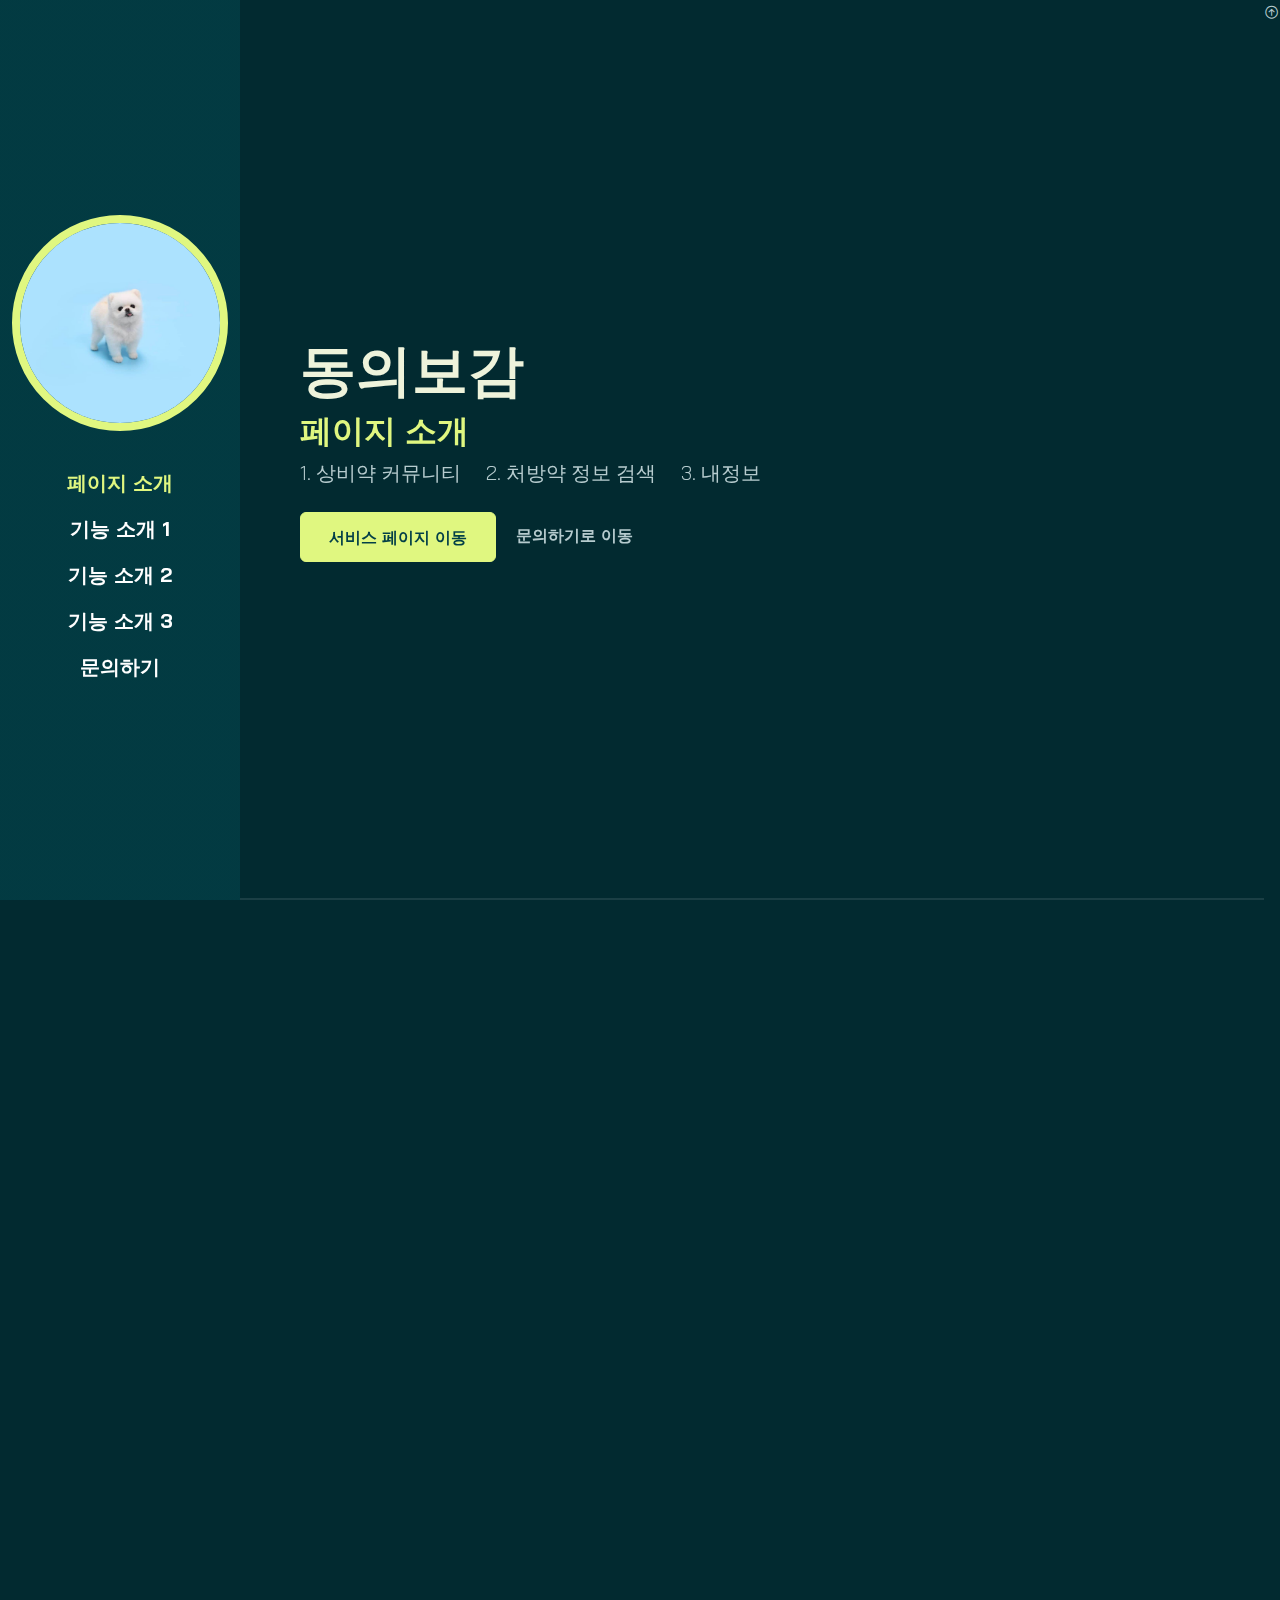
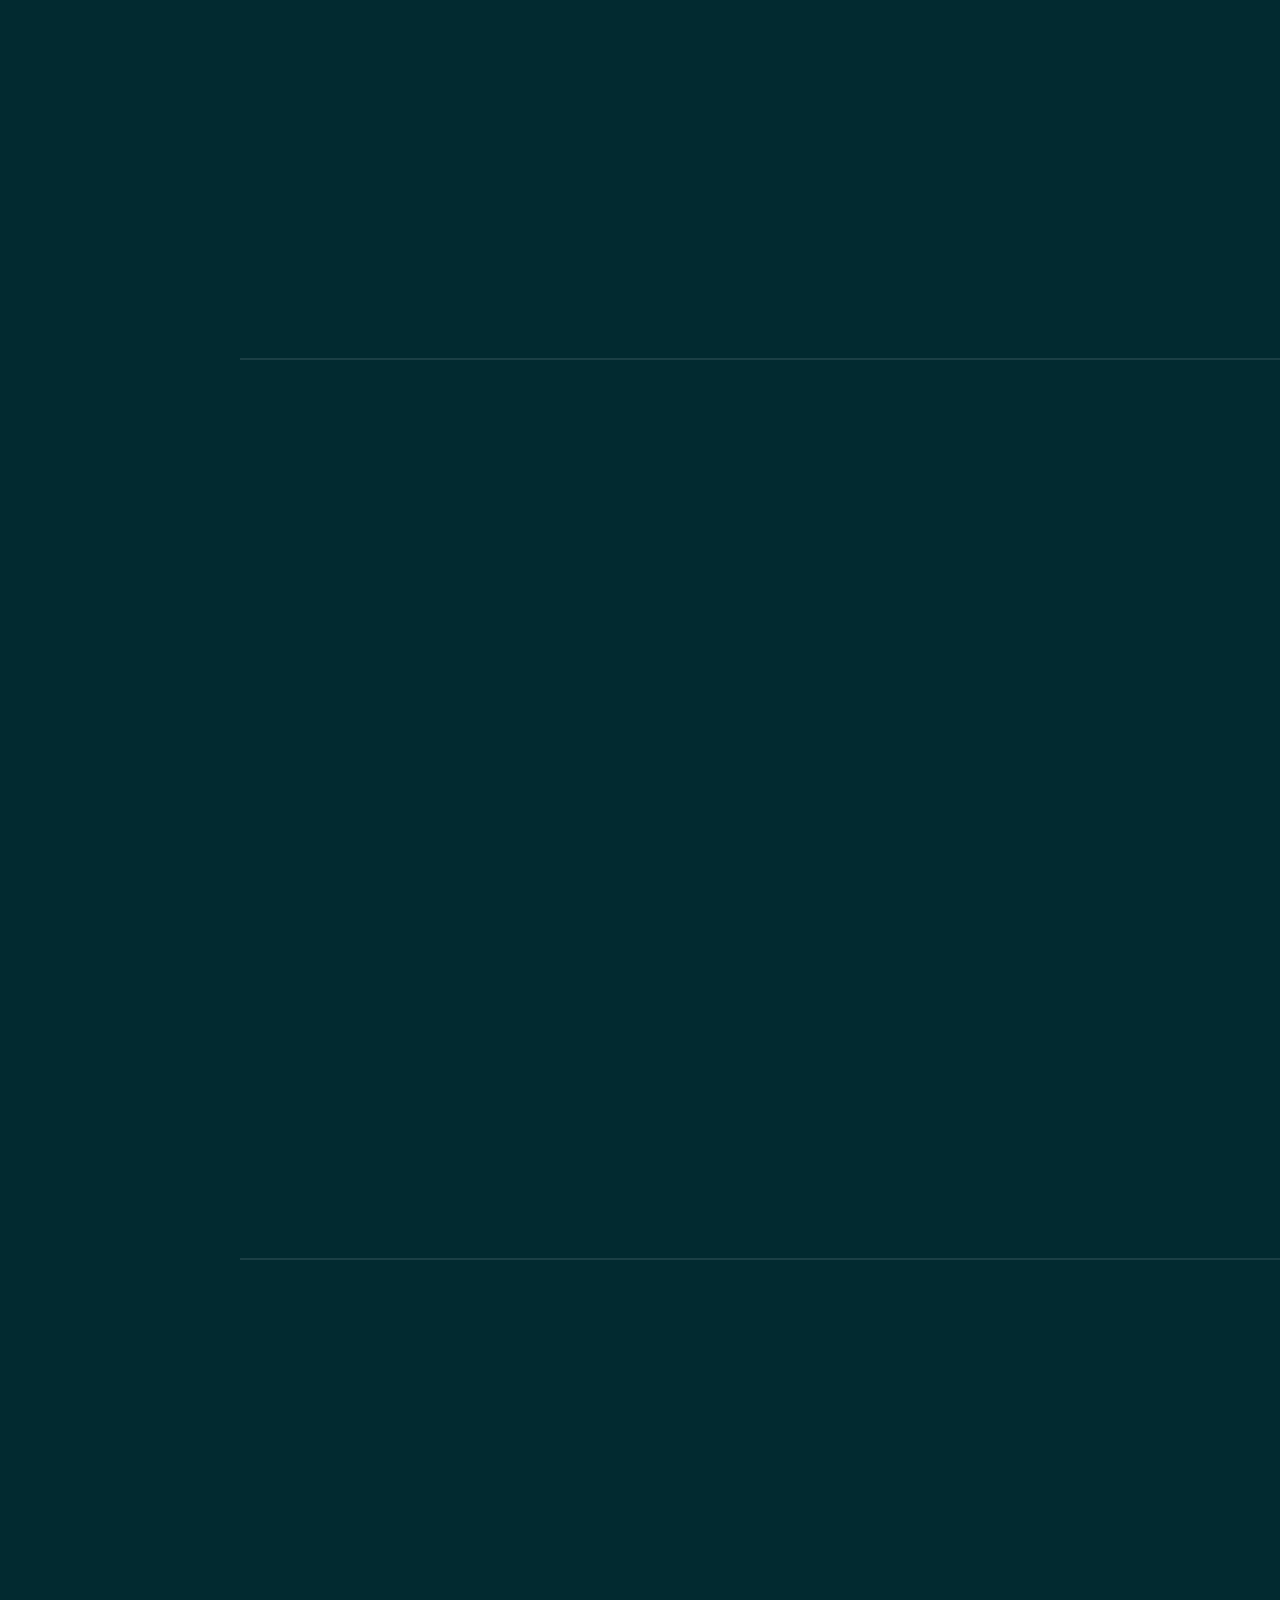
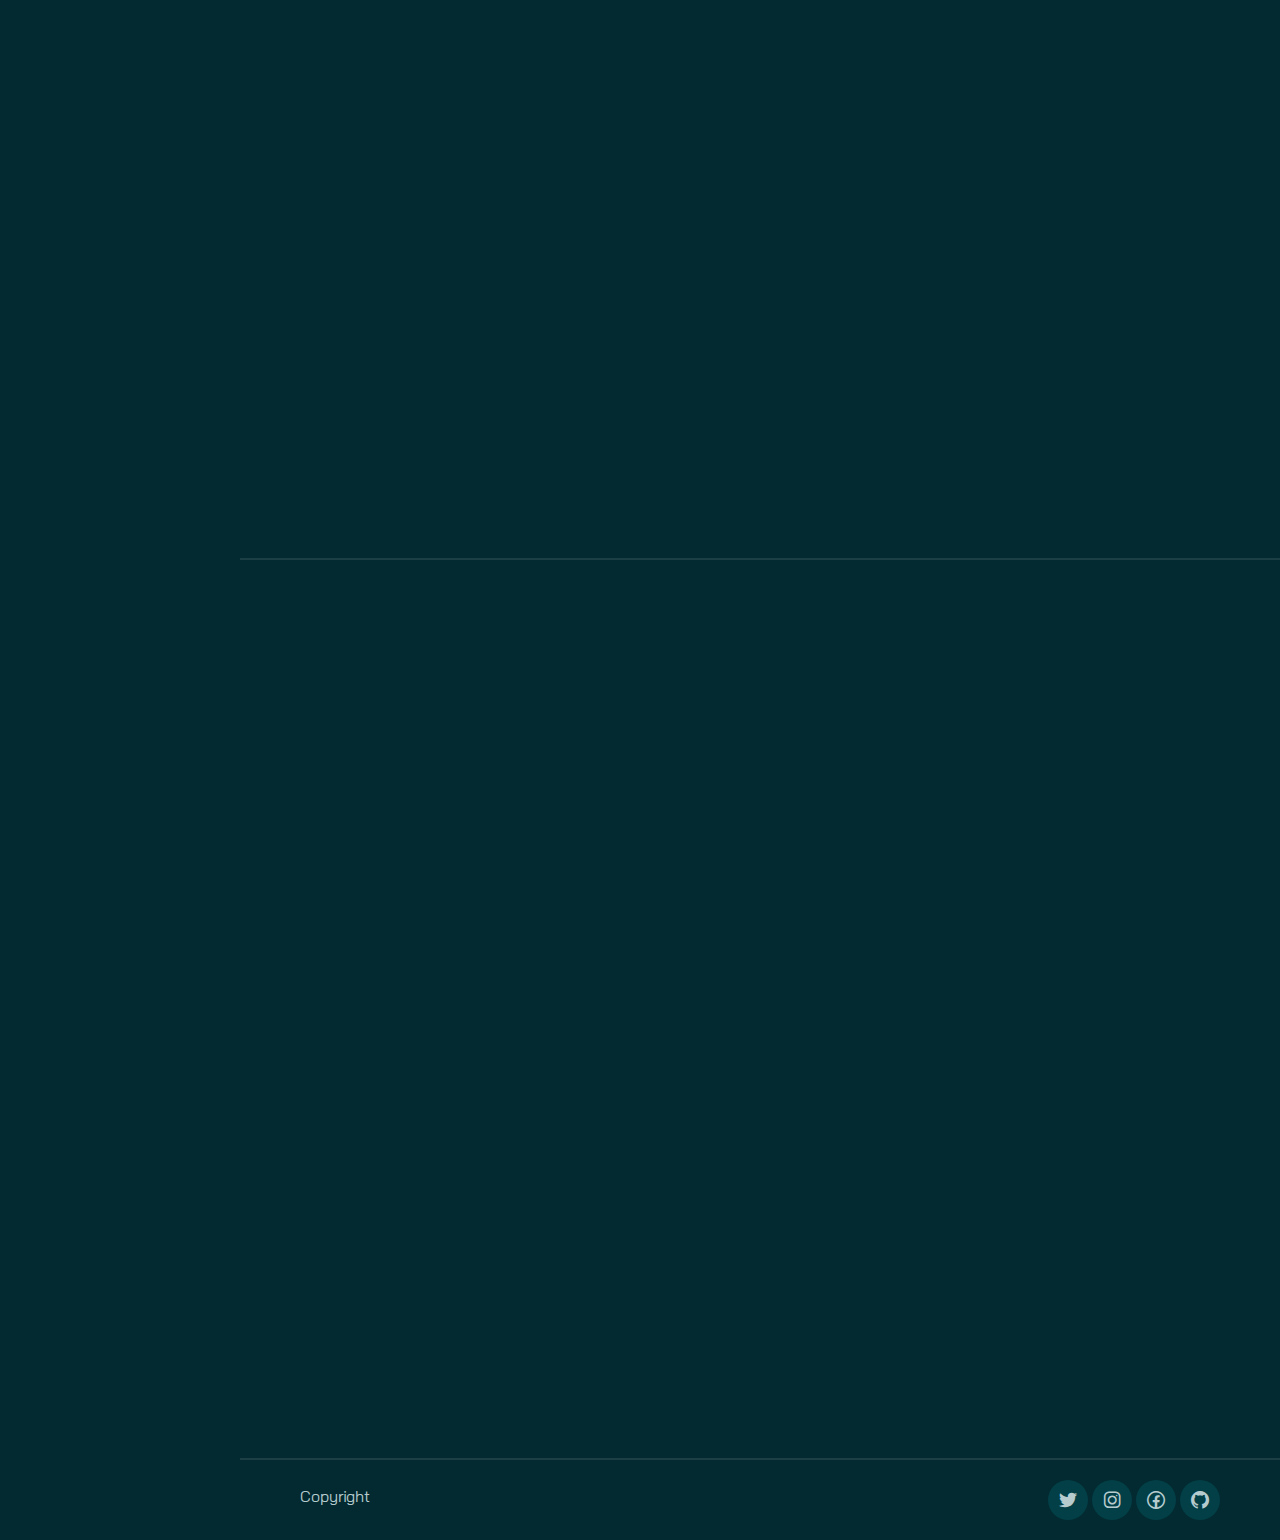
==== Panacea/src/main/webapp/index.html @ 469569fd ""[Client] html/css UI/UX 설계"" ====
<!DOCTYPE html>
<html lang="en">
<head>
    <meta charset="UTF-8">
    <meta http-equiv="X-UA-Compatible" content="IE=edge">
    <meta name="viewport" content="width=device-width, initial-scale=1.0">
    <title>동의보감</title>

    <link rel="stylesheet" href="./assets/css/bootstrap.min.css">
    <link rel="stylesheet" href="./assets/css/aos.css">
    <link rel="stylesheet" href="./assets/css/line-awesome.min.css">
    <link rel="stylesheet" href="./assets/css/index.css">
</head> 
<body data-bs-spy="scroll" data-bs-target=".navbar">
    <!-- NavBar -->
    <nav class="navbar navbar-expand-lg navbar-dark fixed-top">
        <div class="container flex-lg-column">
            <a class="navbar-brand mx-lg-auto mb-lg-4" href="index.html">
                <span class="h3 fw-bold d-block d-lg-none">동의보감</span>
                <img src="./assets/images/pong.jpg" class="d-none d-lg-block rounded-circle" alt="">
            </a>
            <button class="navbar-toggler" type="button" data-bs-toggle="collapse" data-bs-target="#navbarNav" aria-controls="navbarNav" aria-expanded="false" aria-label="Toggle navigation">
                <span class="navbar-toggler-icon"></span>
            </button>
            <div class="collapse navbar-collapse" id="navbarNav">
                <ul class="navbar-nav ms-auto flex-lg-column text-lg-center">
                    
                    <li class="nav-item">
                        <a class="nav-link" href="#home">페이지 소개</a>
                    </li>
                    <li class="nav-item">
                        <a class="nav-link" href="#services">기능 소개 1</a>
                    </li>
                    <li class="nav-item">
                        <a class="nav-link" href="#work">기능 소개 2</a>
                    </li>
                    <li class="nav-item">
                        <a class="nav-link" href="#about">기능 소개 3</a>
                    </li>
                    <!-- <li class="nav-item">
                        <a class="nav-link" href="#reviews">Reviews</a>
                    </li>
                    <li class="nav-item">
                        <a class="nav-link" href="#blog">Blog</a>
                    </li> -->
                    <li class="nav-item">
                        <a class="nav-link" href="#contact">문의하기</a>
                    </li>
                    
                </ul>
            </div>
        </div>
    </nav>
    <!-- // NavBar -->

    <a href="#home" id="up"><i class="las la-arrow-circle-up"></i></a>

    <!-- Content Wrapper -->
    <div id="content-wrapper">

        <!-- Home(페이지 소개) -->
        <section id="home" class="full-height px-lg-5">

            <div class="container">
                <div class="row">
                    <div class="col-lg-10">
                        <h1 class="display-4 fw-bold" data-aos="fade-up">동의보감</h1>
                        <h2 data-aos="fade-up"><span class="text-brand">페이지 소개</span></h2>
                        <p class="lead mt-2 mb-4" data-aos="fade-up" data-aos-delay="200">1. 상비약 커뮤니티 &nbsp;&nbsp;&nbsp; 2. 처방약 정보 검색 &nbsp;&nbsp;&nbsp; 3. 내정보</p>
                        <div data-aos="fade-up" data-aos-delay="400">
                            <a href="list.html" class="btn btn-brand me-3">서비스 페이지 이동</a>
                            <a href="#contact" class="link-custom">문의하기로 이동</a>
                        </div>
                    </div>
                </div>
            </div>

        </section>
        <!-- // Home(페이지 소개) -->

        <!-- Services(기능소개) -->
        <section id="services" class="full-height px-lg-5">
            <div class="container">

                <div class="row pb-4" data-aos="fade-up">
                    <div class="col-lg-8">
                        <h6 class="text-brand">기능 소개1</h6>
                        <h1>상비약 커뮤니티</h1>
                    </div>
                </div>

                <div class="row gy-4">

                    <div class="col-md-6" data-aos="fade-up">
                        <div class="box-custom p-4 rounded-4 bg-base shadow-effect">
                            <div class="box-custom-text">
                                <div class="iconbox one1 rounded-4 mb-4">
                                    <i class="las la-tasks mt-2"></i>
                                </div>
                                <div class="two2 mx-lg-2">
                                    <h4>말머리 (게시글 분류)</h4>
                                </div>
                            </div>
                            <div class="box-custom-image rounded-4">
                                <img src="assets/images/이미지/상비약1.png" class="rounded-4">
                            </div>
                        </div>
                    </div>

                    <div class="col-md-6" data-aos="fade-up" data-aos-delay="200">
                        <div class="box-custom p-4 rounded-4 bg-base shadow-effect">
                            <div class="box-custom-text">
                                <div class="iconbox one1 rounded-4 mb-4">
                                    <i class="las la-edit mt-2"></i>
                                </div>
                                <div class="two2 mx-lg-2">
                                    <h4>게시글 쓰기</h4>
                                </div>
                            </div>
                            <div class="box-custom-image rounded-4">
                                <img src="assets/images/이미지/상비약2.png" class="rounded-4">
                            </div>
                        </div>
                    </div>

                    <div class="col-md-6" data-aos="fade-up" data-aos-delay="400">
                        <div class="box-custom p-4 rounded-4 bg-base shadow-effect">
                            <div class="box-custom-text">
                                <div class="iconbox one1 rounded-4 mb-4">
                                    <i class="lar la-comments mt-2"></i>
                                </div>
                                <div class="two2 mx-lg-2">
                                    <h4>댓글 쓰기</h4>
                                </div>
                            </div>
                            <div class="box-custom-image rounded-4">
                                <img src="assets/images/이미지/상비약3.png" class="rounded-4">
                            </div>
                        </div>
                    </div>

                    <div class="col-md-6" data-aos="fade-up" data-aos-delay="600">
                        <div class="box-custom p-4 rounded-4 bg-base shadow-effect">
                            <div class="box-custom-text">
                                <div class="iconbox one1 rounded-4 mb-4">
                                    <i class="las la-thumbs-up mt-2"></i>
                                </div>
                                <div class="two2 mx-lg-2">
                                    <h4>추천하기</h4>
                                </div>
                            </div>
                            <div class="box-custom-image rounded-4">
                                <img src="assets/images/이미지/상비약4.png" class="rounded-4">
                            </div>
                        </div>
                    </div>

                </div>
            </div>

        </section>
        <!-- // Services(기능소개) -->

        <!-- Work -->
        <section id="work" class="full-height px-lg-5">
            <div class="container">

                <div class="row pb-4" data-aos="fade-up">
                    <div class="col-lg-8">
                        <h6 class="text-brand">기능 소개2</h6>
                        <h1>처방약 정보 검색</h1>
                    </div>
                </div>

                <div class="row gy-4">
                    <div class="col-md-6" data-aos="fade-up">
                        <div class="card-custom rounded-4 bg-base shadow-effect">
                            <div class="card-custom-image rounded-4">
                                <img class="rounded-4" src="assets/images/이미지/처방약1.png" alt="">
                            </div>
                            <div class="card-custom-content p-4">
                                <p class="p-content">제품명 또는 약에 적힌 문자로 검색</p>
                                <!-- <a href="#" class="link-custom">Read More</a> -->
                            </div>
                        </div>
                    </div>

                    <div class="col-md-6" data-aos="fade-up" data-aos-delay="200">
                        <div class="card-custom rounded-4 bg-base shadow-effect">
                            <div class="card-custom-image rounded-4">
                                <img class="rounded-4" src="assets/images/이미지/처방약2.png" alt="">
                            </div>
                            <div class="card-custom-content p-4">
                                <p class="p-content">원하는 약 즐겨찾기 등록/해제</p>
                                <!-- <a href="#" class="link-custom">Read More</a> -->
                            </div>
                        </div>
                    </div>

                    <!-- <div class="col-md-6" data-aos="fade-up">
                        <div class="card-custom rounded-4 bg-base shadow-effect">
                            <div class="card-custom-image rounded-4">
                                <img class="rounded-4" src="./assets/images/pong3.jpg" alt="">
                            </div>
                            <div class="card-custom-content p-4">
                                <h4>Startup Landing Page</h4>
                                <p>Lorem ipsum dolor, sit amet consectetur adipisicing elit. Ad, rem!</p>
                                <a href="#" class="link-custom">Read More</a>
                            </div>
                        </div>
                    </div>

                    <div class="col-md-6" data-aos="fade-up" data-aos-delay="200">
                        <div class="card-custom rounded-4 bg-base shadow-effect">
                            <div class="card-custom-image rounded-4">
                                <img class="rounded-4" src="./assets/images/강아지1.jpg" alt="">
                            </div>
                            <div class="card-custom-content p-4">
                                <h4>Startup Landing Page</h4>
                                <p>Lorem ipsum dolor, sit amet consectetur adipisicing elit. Ad, rem!</p>
                                <a href="#" class="link-custom">Read More</a>
                            </div>
                        </div>
                    </div> -->
                </div>

            </div>
        </section>
        <!-- // Work(기능소개) 57분 -->
        
        <!-- About -->
        <section id="about" class="full-height px-lg-5">
            <div class="container">

                <div class="row pb-4" data-aos="fade-up">
                    <div class="col-lg-8">
                        <h6 class="text-brand">기능 소개3</h6>
                        <h1>내정보</h1>
                    </div>
                </div>

                <div class="row gy-4">
                    <div class="col-md-6" data-aos="fade-up">
                        <div class="card-custom rounded-4 bg-base shadow-effect">
                            <div class="card-custom-image rounded-4">
                                <img class="rounded-4" src="assets/images/이미지/내정보1.png" alt="">
                            </div>
                            <div class="card-custom-content p-4">
                                <p class="p-content">제품명 또는 약에 적힌 문자로 검색</p>
                                <!-- <a href="#" class="link-custom">Read More</a> -->
                            </div>
                        </div>
                    </div>

                    <div class="col-md-6" data-aos="fade-up" data-aos-delay="200">
                        <div class="card-custom rounded-4 bg-base shadow-effect">
                            <div class="card-custom-image rounded-4">
                                <img class="rounded-4" src="assets/images/이미지/내정보2.png" alt="">
                            </div>
                            <div class="card-custom-content p-4">
                                <p class="p-content">원하는 약 즐겨찾기 등록/해제</p>
                                <!-- <a href="#" class="link-custom">Read More</a> -->
                            </div>
                        </div>
                    </div>
        </section>
        <!-- // About -->

        <!-- Reviews -->
        <!-- <section id="reviews" class="full-height px-lg-5">
            <div class="container">

                <div class="row pb-4" data-aos="fade-up">
                    <div class="col-lg-8">
                        <h6 class="text-brand">Reviews</h6>
                        <h1>What our subscribers say</h1>
                    </div>
                </div>

                <div class="row gy-4">
                    <div class="col-md-4" data-aos="fade-up">

                        <div class="review shadow-effect bg-base p-4 rounded-4">
                            <div class="text-brand h5">
                                <i class="las la-star"></i>
                                <i class="las la-star"></i>
                                <i class="las la-star"></i>
                                <i class="las la-star"></i>
                                <i class="las la-star"></i>
                            </div>
                            <p class="my-3">Lorem ipsum dolor sit amet consectetur adipisicing elit. Vel, voluptate.</p>
                            <div class="person">
                                <h5 class="mb-0">Jon Doe</h5>
                                <p class="mb-0">Twitter</p>
                            </div>
                        </div>

                    </div>

                    <div class="col-md-4" data-aos="fade-up" data-aos-delay="200">

                        <div class="review shadow-effect bg-base p-4 rounded-4">
                            <div class="text-brand h5">
                                <i class="las la-star"></i>
                                <i class="las la-star"></i>
                                <i class="las la-star"></i>
                                <i class="las la-star"></i>
                                <i class="las la-star"></i>
                            </div>
                            <p class="my-3">Lorem ipsum dolor sit amet consectetur adipisicing elit. Vel, voluptate.</p>
                            <div class="person">
                                <h5 class="mb-0">Jon Doe</h5>
                                <p class="mb-0">Twitter</p>
                            </div>
                        </div>

                    </div>

                    <div class="col-md-4" data-aos="fade-up" data-aos-delay="400">

                        <div class="review shadow-effect bg-base p-4 rounded-4">
                            <div class="text-brand h5">
                                <i class="las la-star"></i>
                                <i class="las la-star"></i>
                                <i class="las la-star"></i>
                                <i class="las la-star"></i>
                                <i class="las la-star"></i>
                            </div>
                            <p class="my-3">Lorem ipsum dolor sit amet consectetur adipisicing elit. Vel, voluptate.</p>
                            <div class="person">
                                <h5 class="mb-0">Jon Doe</h5>
                                <p class="mb-0">Twitter</p>
                            </div>
                        </div>

                    </div>
                </div>
                
            </div>
        </section> -->
        <!-- // Reviews -->

        <!-- Blog -->
        <!-- <section id="blog" class="full-height px-lg-5">
            <div class="container">

                <div class="row pb-4" data-aos="fade-up">
                    <div class="col-lg-8">
                        <h6 class="text-brand">Blog</h6>
                        <h1>My Blog Posts</h1>
                    </div>
                </div>

                <div class="row gy-4">

                    <div class="col-md-4" data-aos="fade-up" data-aos-delay="200">
                        <div class="card-custom rounded-4 bg-base shadow-effect">
                            <div class="card-custom-image rounded-4">
                                <img class="rounded-4" src="./assets/images/강아지2.jpg" alt="">
                            </div>
                            <div class="card-custom-content p-4">
                                <p class="text-brand mb-2">날짜 부분이구나</p>
                                <h5 class="mb-4">Startup Landing Page</h5>
                                <a href="#" class="link-custom">Read More</a>
                            </div>
                        </div>
                    </div>

                    <div class="col-md-4" data-aos="fade-up" data-aos-delay="400">
                        <div class="card-custom rounded-4 bg-base shadow-effect">
                            <div class="card-custom-image rounded-4">
                                <img class="rounded-4" src="./assets/images/강아지3.jpg" alt="">
                            </div>
                            <div class="card-custom-content p-4">
                                <p class="text-brand mb-2">날짜 부분이구나</p>
                                <h5 class="mb-4">Startup Landing Page</h5>
                                <a href="#" class="link-custom">Read More</a>
                            </div>
                        </div>
                    </div>

                </div>

            </div>
        </section> -->
        <!-- // Blog -->

        <!-- Contact -->
        <section id="contact" class="full-height px-lg-5">
            <div class="container">

                <div class="row justify-content-center text-center">
                    <div class="col-lg-8 pb-4" data-aos="fade-up">
                        <h6 class="text-brand">양식에 맞게 작성해주세요.</h6>
                        <h1>문의하기</h1>
                    </div>

                    <div class="col-lg-8" data-aos="fade-up" data-aos-delay="200">
                        <form action="#" class="row g-lg-3 gy-3">
                            <div class="form-group col-md-6">
                                <input type="text" class="form-control" placeholder="닉네임을 작성하세요.">
                            </div>
                            <div class="form-group col-md-6">
                                <input type="email" class="form-control" placeholder="이메일을 작성하세요.">
                            </div>
                            <div class="form-group col-12">
                                <input type="text" class="form-control" placeholder="제목을 작성하세요.">
                            </div>
                            <div class="form-group col-12">
                                <textarea name="" rows="4" class="form-control" placeholder="내용을 작성하세요."></textarea>
                            </div>
                            <div class="form-group col-12 d-grid">
                                <button type="submit" class="btn btn-brand">보내기</button>
                            </div>
                        </form>
                    </div>

                </div>

            </div>
        </section>
        <!-- // Contact -->

        <!-- Footer -->
        <footer class="py-3 px-lg-5">
            <div class="container">
                <div class="row gy-4 justify-content-between">
                    <div class="col-auto">
                        <p class="mt-2">Copyright</p>
                    </div>
                    <div class="col-auto">
                        <div class="social-icons mt-1">
                            <a href="#"><i class="lab la-twitter"></i></a>
                            <a href="#"><i class="lab la-instagram"></i></a>
                            <a href="#"><i class="lab la-facebook"></i></a>
                            <a href="#"><i class="lab la-github"></i></a>
                        </div>
                    </div>
                </div>
            </div>
        </footer>

    </div>
    <!-- // Content Wrapper -->

    <script src="./assets/js/bootstrap.bundle.min.js"></script>
    <script src="./assets/js/aos.js"></script>
    <script src="./assets/js/main.js"></script>
</body>
</html>
---- Panacea/src/main/webapp/assets/css/line-awesome.min.css ----
.la,.lab,.lad,.lal,.lar,.las{-moz-osx-font-smoothing:grayscale;-webkit-font-smoothing:antialiased;display:inline-block;font-style:normal;font-variant:normal;text-rendering:auto;line-height:1}.la-lg{font-size:1.33333em;line-height:.75em;vertical-align:-.0667em}.la-xs{font-size:.75em}.la-sm{font-size:.875em}.la-1x{font-size:1em}.la-2x{font-size:2em}.la-3x{font-size:3em}.la-4x{font-size:4em}.la-5x{font-size:5em}.la-6x{font-size:6em}.la-7x{font-size:7em}.la-8x{font-size:8em}.la-9x{font-size:9em}.la-10x{font-size:10em}.la-fw{text-align:center;width:1.25em}.la-ul{list-style-type:none;margin-left:2.5em;padding-left:0}.la-ul>li{position:relative}.la-li{left:-2em;position:absolute;text-align:center;width:2em;line-height:inherit}.la-border{border:solid .08em #eee;border-radius:.1em;padding:.2em .25em .15em}.la-pull-left{float:left}.la-pull-right{float:right}.la.la-pull-left,.lab.la-pull-left,.lal.la-pull-left,.lar.la-pull-left,.las.la-pull-left{margin-right:.3em}.la.la-pull-right,.lab.la-pull-right,.lal.la-pull-right,.lar.la-pull-right,.las.la-pull-right{margin-left:.3em}.la-spin{-webkit-animation:la-spin 2s infinite linear;animation:la-spin 2s infinite linear}.la-pulse{-webkit-animation:la-spin 1s infinite steps(8);animation:la-spin 1s infinite steps(8)}@-webkit-keyframes la-spin{0%{-webkit-transform:rotate(0);transform:rotate(0)}100%{-webkit-transform:rotate(360deg);transform:rotate(360deg)}}@keyframes la-spin{0%{-webkit-transform:rotate(0);transform:rotate(0)}100%{-webkit-transform:rotate(360deg);transform:rotate(360deg)}}.la-rotate-90{-webkit-transform:rotate(90deg);transform:rotate(90deg)}.la-rotate-180{-webkit-transform:rotate(180deg);transform:rotate(180deg)}.la-rotate-270{-webkit-transform:rotate(270deg);transform:rotate(270deg)}.la-flip-horizontal{-webkit-transform:scale(-1,1);transform:scale(-1,1)}.la-flip-vertical{-webkit-transform:scale(1,-1);transform:scale(1,-1)}.la-flip-both,.la-flip-horizontal.la-flip-vertical{-webkit-transform:scale(-1,-1);transform:scale(-1,-1)}:root .la-flip-both,:root .la-flip-horizontal,:root .la-flip-vertical,:root .la-rotate-180,:root .la-rotate-270,:root .la-rotate-90{-webkit-filter:none;filter:none}.la-stack{display:inline-block;height:2em;line-height:2em;position:relative;vertical-align:middle;width:2.5em}.la-stack-1x,.la-stack-2x{left:0;position:absolute;text-align:center;width:100%}.la-stack-1x{line-height:inherit}.la-stack-2x{font-size:2em}.la-inverse{color:#fff}.la-500px:before{content:"\f26e"}.la-accessible-icon:before{content:"\f368"}.la-accusoft:before{content:"\f369"}.la-acquisitions-incorporated:before{content:"\f6af"}.la-ad:before{content:"\f641"}.la-address-book:before{content:"\f2b9"}.la-address-card:before{content:"\f2bb"}.la-adjust:before{content:"\f042"}.la-adn:before{content:"\f170"}.la-adobe:before{content:"\f778"}.la-adversal:before{content:"\f36a"}.la-affiliatetheme:before{content:"\f36b"}.la-air-freshener:before{content:"\f5d0"}.la-airbnb:before{content:"\f834"}.la-algolia:before{content:"\f36c"}.la-align-center:before{content:"\f037"}.la-align-justify:before{content:"\f039"}.la-align-left:before{content:"\f036"}.la-align-right:before{content:"\f038"}.la-alipay:before{content:"\f642"}.la-allergies:before{content:"\f461"}.la-amazon:before{content:"\f270"}.la-amazon-pay:before{content:"\f42c"}.la-ambulance:before{content:"\f0f9"}.la-american-sign-language-interpreting:before{content:"\f2a3"}.la-amilia:before{content:"\f36d"}.la-anchor:before{content:"\f13d"}.la-android:before{content:"\f17b"}.la-angellist:before{content:"\f209"}.la-angle-double-down:before{content:"\f103"}.la-angle-double-left:before{content:"\f100"}.la-angle-double-right:before{content:"\f101"}.la-angle-double-up:before{content:"\f102"}.la-angle-down:before{content:"\f107"}.la-angle-left:before{content:"\f104"}.la-angle-right:before{content:"\f105"}.la-angle-up:before{content:"\f106"}.la-angry:before{content:"\f556"}.la-angrycreative:before{content:"\f36e"}.la-angular:before{content:"\f420"}.la-ankh:before{content:"\f644"}.la-app-store:before{content:"\f36f"}.la-app-store-ios:before{content:"\f370"}.la-apper:before{content:"\f371"}.la-apple:before{content:"\f179"}.la-apple-alt:before{content:"\f5d1"}.la-apple-pay:before{content:"\f415"}.la-archive:before{content:"\f187"}.la-archway:before{content:"\f557"}.la-arrow-alt-circle-down:before{content:"\f358"}.la-arrow-alt-circle-left:before{content:"\f359"}.la-arrow-alt-circle-right:before{content:"\f35a"}.la-arrow-alt-circle-up:before{content:"\f35b"}.la-arrow-circle-down:before{content:"\f0ab"}.la-arrow-circle-left:before{content:"\f0a8"}.la-arrow-circle-right:before{content:"\f0a9"}.la-arrow-circle-up:before{content:"\f0aa"}.la-arrow-down:before{content:"\f063"}.la-arrow-left:before{content:"\f060"}.la-arrow-right:before{content:"\f061"}.la-arrow-up:before{content:"\f062"}.la-arrows-alt:before{content:"\f0b2"}.la-arrows-alt-h:before{content:"\f337"}.la-arrows-alt-v:before{content:"\f338"}.la-artstation:before{content:"\f77a"}.la-assistive-listening-systems:before{content:"\f2a2"}.la-asterisk:before{content:"\f069"}.la-asymmetrik:before{content:"\f372"}.la-at:before{content:"\f1fa"}.la-atlas:before{content:"\f558"}.la-atlassian:before{content:"\f77b"}.la-atom:before{content:"\f5d2"}.la-audible:before{content:"\f373"}.la-audio-description:before{content:"\f29e"}.la-autoprefixer:before{content:"\f41c"}.la-avianex:before{content:"\f374"}.la-aviato:before{content:"\f421"}.la-award:before{content:"\f559"}.la-aws:before{content:"\f375"}.la-baby:before{content:"\f77c"}.la-baby-carriage:before{content:"\f77d"}.la-backspace:before{content:"\f55a"}.la-backward:before{content:"\f04a"}.la-bacon:before{content:"\f7e5"}.la-balance-scale:before{content:"\f24e"}.la-balance-scale-left:before{content:"\f515"}.la-balance-scale-right:before{content:"\f516"}.la-ban:before{content:"\f05e"}.la-band-aid:before{content:"\f462"}.la-bandcamp:before{content:"\f2d5"}.la-barcode:before{content:"\f02a"}.la-bars:before{content:"\f0c9"}.la-baseball-ball:before{content:"\f433"}.la-basketball-ball:before{content:"\f434"}.la-bath:before{content:"\f2cd"}.la-battery-empty:before{content:"\f244"}.la-battery-full:before{content:"\f240"}.la-battery-half:before{content:"\f242"}.la-battery-quarter:before{content:"\f243"}.la-battery-three-quarters:before{content:"\f241"}.la-battle-net:before{content:"\f835"}.la-bed:before{content:"\f236"}.la-beer:before{content:"\f0fc"}.la-behance:before{content:"\f1b4"}.la-behance-square:before{content:"\f1b5"}.la-bell:before{content:"\f0f3"}.la-bell-slash:before{content:"\f1f6"}.la-bezier-curve:before{content:"\f55b"}.la-bible:before{content:"\f647"}.la-bicycle:before{content:"\f206"}.la-biking:before{content:"\f84a"}.la-bimobject:before{content:"\f378"}.la-binoculars:before{content:"\f1e5"}.la-biohazard:before{content:"\f780"}.la-birthday-cake:before{content:"\f1fd"}.la-bitbucket:before{content:"\f171"}.la-bitcoin:before{content:"\f379"}.la-bity:before{content:"\f37a"}.la-black-tie:before{content:"\f27e"}.la-blackberry:before{content:"\f37b"}.la-blender:before{content:"\f517"}.la-blender-phone:before{content:"\f6b6"}.la-blind:before{content:"\f29d"}.la-blog:before{content:"\f781"}.la-blogger:before{content:"\f37c"}.la-blogger-b:before{content:"\f37d"}.la-bluetooth:before{content:"\f293"}.la-bluetooth-b:before{content:"\f294"}.la-bold:before{content:"\f032"}.la-bolt:before{content:"\f0e7"}.la-bomb:before{content:"\f1e2"}.la-bone:before{content:"\f5d7"}.la-bong:before{content:"\f55c"}.la-book:before{content:"\f02d"}.la-book-dead:before{content:"\f6b7"}.la-book-medical:before{content:"\f7e6"}.la-book-open:before{content:"\f518"}.la-book-reader:before{content:"\f5da"}.la-bookmark:before{content:"\f02e"}.la-bootstrap:before{content:"\f836"}.la-border-all:before{content:"\f84c"}.la-border-none:before{content:"\f850"}.la-border-style:before{content:"\f853"}.la-bowling-ball:before{content:"\f436"}.la-box:before{content:"\f466"}.la-box-open:before{content:"\f49e"}.la-boxes:before{content:"\f468"}.la-braille:before{content:"\f2a1"}.la-brain:before{content:"\f5dc"}.la-bread-slice:before{content:"\f7ec"}.la-briefcase:before{content:"\f0b1"}.la-briefcase-medical:before{content:"\f469"}.la-broadcast-tower:before{content:"\f519"}.la-broom:before{content:"\f51a"}.la-brush:before{content:"\f55d"}.la-btc:before{content:"\f15a"}.la-buffer:before{content:"\f837"}.la-bug:before{content:"\f188"}.la-building:before{content:"\f1ad"}.la-bullhorn:before{content:"\f0a1"}.la-bullseye:before{content:"\f140"}.la-burn:before{content:"\f46a"}.la-buromobelexperte:before{content:"\f37f"}.la-bus:before{content:"\f207"}.la-bus-alt:before{content:"\f55e"}.la-business-time:before{content:"\f64a"}.la-buy-n-large:before{content:"\f8a6"}.la-buysellads:before{content:"\f20d"}.la-calculator:before{content:"\f1ec"}.la-calendar:before{content:"\f133"}.la-calendar-alt:before{content:"\f073"}.la-calendar-check:before{content:"\f274"}.la-calendar-day:before{content:"\f783"}.la-calendar-minus:before{content:"\f272"}.la-calendar-plus:before{content:"\f271"}.la-calendar-times:before{content:"\f273"}.la-calendar-week:before{content:"\f784"}.la-camera:before{content:"\f030"}.la-camera-retro:before{content:"\f083"}.la-campground:before{content:"\f6bb"}.la-canadian-maple-leaf:before{content:"\f785"}.la-candy-cane:before{content:"\f786"}.la-cannabis:before{content:"\f55f"}.la-capsules:before{content:"\f46b"}.la-car:before{content:"\f1b9"}.la-car-alt:before{content:"\f5de"}.la-car-battery:before{content:"\f5df"}.la-car-crash:before{content:"\f5e1"}.la-car-side:before{content:"\f5e4"}.la-caret-down:before{content:"\f0d7"}.la-caret-left:before{content:"\f0d9"}.la-caret-right:before{content:"\f0da"}.la-caret-square-down:before{content:"\f150"}.la-caret-square-left:before{content:"\f191"}.la-caret-square-right:before{content:"\f152"}.la-caret-square-up:before{content:"\f151"}.la-caret-up:before{content:"\f0d8"}.la-carrot:before{content:"\f787"}.la-cart-arrow-down:before{content:"\f218"}.la-cart-plus:before{content:"\f217"}.la-cash-register:before{content:"\f788"}.la-cat:before{content:"\f6be"}.la-cc-amazon-pay:before{content:"\f42d"}.la-cc-amex:before{content:"\f1f3"}.la-cc-apple-pay:before{content:"\f416"}.la-cc-diners-club:before{content:"\f24c"}.la-cc-discover:before{content:"\f1f2"}.la-cc-jcb:before{content:"\f24b"}.la-cc-mastercard:before{content:"\f1f1"}.la-cc-paypal:before{content:"\f1f4"}.la-cc-stripe:before{content:"\f1f5"}.la-cc-visa:before{content:"\f1f0"}.la-centercode:before{content:"\f380"}.la-centos:before{content:"\f789"}.la-certificate:before{content:"\f0a3"}.la-chair:before{content:"\f6c0"}.la-chalkboard:before{content:"\f51b"}.la-chalkboard-teacher:before{content:"\f51c"}.la-charging-station:before{content:"\f5e7"}.la-chart-area:before{content:"\f1fe"}.la-chart-bar:before{content:"\f080"}.la-chart-line:before{content:"\f201"}.la-chart-pie:before{content:"\f200"}.la-check:before{content:"\f00c"}.la-check-circle:before{content:"\f058"}.la-check-double:before{content:"\f560"}.la-check-square:before{content:"\f14a"}.la-cheese:before{content:"\f7ef"}.la-chess:before{content:"\f439"}.la-chess-bishop:before{content:"\f43a"}.la-chess-board:before{content:"\f43c"}.la-chess-king:before{content:"\f43f"}.la-chess-knight:before{content:"\f441"}.la-chess-pawn:before{content:"\f443"}.la-chess-queen:before{content:"\f445"}.la-chess-rook:before{content:"\f447"}.la-chevron-circle-down:before{content:"\f13a"}.la-chevron-circle-left:before{content:"\f137"}.la-chevron-circle-right:before{content:"\f138"}.la-chevron-circle-up:before{content:"\f139"}.la-chevron-down:before{content:"\f078"}.la-chevron-left:before{content:"\f053"}.la-chevron-right:before{content:"\f054"}.la-chevron-up:before{content:"\f077"}.la-child:before{content:"\f1ae"}.la-chrome:before{content:"\f268"}.la-chromecast:before{content:"\f838"}.la-church:before{content:"\f51d"}.la-circle:before{content:"\f111"}.la-circle-notch:before{content:"\f1ce"}.la-city:before{content:"\f64f"}.la-clinic-medical:before{content:"\f7f2"}.la-clipboard:before{content:"\f328"}.la-clipboard-check:before{content:"\f46c"}.la-clipboard-list:before{content:"\f46d"}.la-clock:before{content:"\f017"}.la-clone:before{content:"\f24d"}.la-closed-captioning:before{content:"\f20a"}.la-cloud:before{content:"\f0c2"}.la-cloud-download-alt:before{content:"\f381"}.la-cloud-meatball:before{content:"\f73b"}.la-cloud-moon:before{content:"\f6c3"}.la-cloud-moon-rain:before{content:"\f73c"}.la-cloud-rain:before{content:"\f73d"}.la-cloud-showers-heavy:before{content:"\f740"}.la-cloud-sun:before{content:"\f6c4"}.la-cloud-sun-rain:before{content:"\f743"}.la-cloud-upload-alt:before{content:"\f382"}.la-cloudscale:before{content:"\f383"}.la-cloudsmith:before{content:"\f384"}.la-cloudversify:before{content:"\f385"}.la-cocktail:before{content:"\f561"}.la-code:before{content:"\f121"}.la-code-branch:before{content:"\f126"}.la-codepen:before{content:"\f1cb"}.la-codiepie:before{content:"\f284"}.la-coffee:before{content:"\f0f4"}.la-cog:before{content:"\f013"}.la-cogs:before{content:"\f085"}.la-coins:before{content:"\f51e"}.la-columns:before{content:"\f0db"}.la-comment:before{content:"\f075"}.la-comment-alt:before{content:"\f27a"}.la-comment-dollar:before{content:"\f651"}.la-comment-dots:before{content:"\f4ad"}.la-comment-medical:before{content:"\f7f5"}.la-comment-slash:before{content:"\f4b3"}.la-comments:before{content:"\f086"}.la-comments-dollar:before{content:"\f653"}.la-compact-disc:before{content:"\f51f"}.la-compass:before{content:"\f14e"}.la-compress:before{content:"\f066"}.la-compress-arrows-alt:before{content:"\f78c"}.la-concierge-bell:before{content:"\f562"}.la-confluence:before{content:"\f78d"}.la-connectdevelop:before{content:"\f20e"}.la-contao:before{content:"\f26d"}.la-cookie:before{content:"\f563"}.la-cookie-bite:before{content:"\f564"}.la-copy:before{content:"\f0c5"}.la-copyright:before{content:"\f1f9"}.la-cotton-bureau:before{content:"\f89e"}.la-couch:before{content:"\f4b8"}.la-cpanel:before{content:"\f388"}.la-creative-commons:before{content:"\f25e"}.la-creative-commons-by:before{content:"\f4e7"}.la-creative-commons-nc:before{content:"\f4e8"}.la-creative-commons-nc-eu:before{content:"\f4e9"}.la-creative-commons-nc-jp:before{content:"\f4ea"}.la-creative-commons-nd:before{content:"\f4eb"}.la-creative-commons-pd:before{content:"\f4ec"}.la-creative-commons-pd-alt:before{content:"\f4ed"}.la-creative-commons-remix:before{content:"\f4ee"}.la-creative-commons-sa:before{content:"\f4ef"}.la-creative-commons-sampling:before{content:"\f4f0"}.la-creative-commons-sampling-plus:before{content:"\f4f1"}.la-creative-commons-share:before{content:"\f4f2"}.la-creative-commons-zero:before{content:"\f4f3"}.la-credit-card:before{content:"\f09d"}.la-critical-role:before{content:"\f6c9"}.la-crop:before{content:"\f125"}.la-crop-alt:before{content:"\f565"}.la-cross:before{content:"\f654"}.la-crosshairs:before{content:"\f05b"}.la-crow:before{content:"\f520"}.la-crown:before{content:"\f521"}.la-crutch:before{content:"\f7f7"}.la-css3:before{content:"\f13c"}.la-css3-alt:before{content:"\f38b"}.la-cube:before{content:"\f1b2"}.la-cubes:before{content:"\f1b3"}.la-cut:before{content:"\f0c4"}.la-cuttlefish:before{content:"\f38c"}.la-d-and-d:before{content:"\f38d"}.la-d-and-d-beyond:before{content:"\f6ca"}.la-dashcube:before{content:"\f210"}.la-database:before{content:"\f1c0"}.la-deaf:before{content:"\f2a4"}.la-delicious:before{content:"\f1a5"}.la-democrat:before{content:"\f747"}.la-deploydog:before{content:"\f38e"}.la-deskpro:before{content:"\f38f"}.la-desktop:before{content:"\f108"}.la-dev:before{content:"\f6cc"}.la-deviantart:before{content:"\f1bd"}.la-dharmachakra:before{content:"\f655"}.la-dhl:before{content:"\f790"}.la-diagnoses:before{content:"\f470"}.la-diaspora:before{content:"\f791"}.la-dice:before{content:"\f522"}.la-dice-d20:before{content:"\f6cf"}.la-dice-d6:before{content:"\f6d1"}.la-dice-five:before{content:"\f523"}.la-dice-four:before{content:"\f524"}.la-dice-one:before{content:"\f525"}.la-dice-six:before{content:"\f526"}.la-dice-three:before{content:"\f527"}.la-dice-two:before{content:"\f528"}.la-digg:before{content:"\f1a6"}.la-digital-ocean:before{content:"\f391"}.la-digital-tachograph:before{content:"\f566"}.la-directions:before{content:"\f5eb"}.la-discord:before{content:"\f392"}.la-discourse:before{content:"\f393"}.la-divide:before{content:"\f529"}.la-dizzy:before{content:"\f567"}.la-dna:before{content:"\f471"}.la-dochub:before{content:"\f394"}.la-docker:before{content:"\f395"}.la-dog:before{content:"\f6d3"}.la-dollar-sign:before{content:"\f155"}.la-dolly:before{content:"\f472"}.la-dolly-flatbed:before{content:"\f474"}.la-donate:before{content:"\f4b9"}.la-door-closed:before{content:"\f52a"}.la-door-open:before{content:"\f52b"}.la-dot-circle:before{content:"\f192"}.la-dove:before{content:"\f4ba"}.la-download:before{content:"\f019"}.la-draft2digital:before{content:"\f396"}.la-drafting-compass:before{content:"\f568"}.la-dragon:before{content:"\f6d5"}.la-draw-polygon:before{content:"\f5ee"}.la-dribbble:before{content:"\f17d"}.la-dribbble-square:before{content:"\f397"}.la-dropbox:before{content:"\f16b"}.la-drum:before{content:"\f569"}.la-drum-steelpan:before{content:"\f56a"}.la-drumstick-bite:before{content:"\f6d7"}.la-drupal:before{content:"\f1a9"}.la-dumbbell:before{content:"\f44b"}.la-dumpster:before{content:"\f793"}.la-dumpster-fire:before{content:"\f794"}.la-dungeon:before{content:"\f6d9"}.la-dyalog:before{content:"\f399"}.la-earlybirds:before{content:"\f39a"}.la-ebay:before{content:"\f4f4"}.la-edge:before{content:"\f282"}.la-edit:before{content:"\f044"}.la-egg:before{content:"\f7fb"}.la-eject:before{content:"\f052"}.la-elementor:before{content:"\f430"}.la-ellipsis-h:before{content:"\f141"}.la-ellipsis-v:before{content:"\f142"}.la-ello:before{content:"\f5f1"}.la-ember:before{content:"\f423"}.la-empire:before{content:"\f1d1"}.la-envelope:before{content:"\f0e0"}.la-envelope-open:before{content:"\f2b6"}.la-envelope-open-text:before{content:"\f658"}.la-envelope-square:before{content:"\f199"}.la-envira:before{content:"\f299"}.la-equals:before{content:"\f52c"}.la-eraser:before{content:"\f12d"}.la-erlang:before{content:"\f39d"}.la-ethereum:before{content:"\f42e"}.la-ethernet:before{content:"\f796"}.la-etsy:before{content:"\f2d7"}.la-euro-sign:before{content:"\f153"}.la-evernote:before{content:"\f839"}.la-exchange-alt:before{content:"\f362"}.la-exclamation:before{content:"\f12a"}.la-exclamation-circle:before{content:"\f06a"}.la-exclamation-triangle:before{content:"\f071"}.la-expand:before{content:"\f065"}.la-expand-arrows-alt:before{content:"\f31e"}.la-expeditedssl:before{content:"\f23e"}.la-external-link-alt:before{content:"\f35d"}.la-external-link-square-alt:before{content:"\f360"}.la-eye:before{content:"\f06e"}.la-eye-dropper:before{content:"\f1fb"}.la-eye-slash:before{content:"\f070"}.la-facebook:before{content:"\f09a"}.la-facebook-f:before{content:"\f39e"}.la-facebook-messenger:before{content:"\f39f"}.la-facebook-square:before{content:"\f082"}.la-fan:before{content:"\f863"}.la-fantasy-flight-games:before{content:"\f6dc"}.la-fast-backward:before{content:"\f049"}.la-fast-forward:before{content:"\f050"}.la-fax:before{content:"\f1ac"}.la-feather:before{content:"\f52d"}.la-feather-alt:before{content:"\f56b"}.la-fedex:before{content:"\f797"}.la-fedora:before{content:"\f798"}.la-female:before{content:"\f182"}.la-fighter-jet:before{content:"\f0fb"}.la-figma:before{content:"\f799"}.la-file:before{content:"\f15b"}.la-file-alt:before{content:"\f15c"}.la-file-archive:before{content:"\f1c6"}.la-file-audio:before{content:"\f1c7"}.la-file-code:before{content:"\f1c9"}.la-file-contract:before{content:"\f56c"}.la-file-csv:before{content:"\f6dd"}.la-file-download:before{content:"\f56d"}.la-file-excel:before{content:"\f1c3"}.la-file-export:before{content:"\f56e"}.la-file-image:before{content:"\f1c5"}.la-file-import:before{content:"\f56f"}.la-file-invoice:before{content:"\f570"}.la-file-invoice-dollar:before{content:"\f571"}.la-file-medical:before{content:"\f477"}.la-file-medical-alt:before{content:"\f478"}.la-file-pdf:before{content:"\f1c1"}.la-file-powerpoint:before{content:"\f1c4"}.la-file-prescription:before{content:"\f572"}.la-file-signature:before{content:"\f573"}.la-file-upload:before{content:"\f574"}.la-file-video:before{content:"\f1c8"}.la-file-word:before{content:"\f1c2"}.la-fill:before{content:"\f575"}.la-fill-drip:before{content:"\f576"}.la-film:before{content:"\f008"}.la-filter:before{content:"\f0b0"}.la-fingerprint:before{content:"\f577"}.la-fire:before{content:"\f06d"}.la-fire-alt:before{content:"\f7e4"}.la-fire-extinguisher:before{content:"\f134"}.la-firefox:before{content:"\f269"}.la-first-aid:before{content:"\f479"}.la-first-order:before{content:"\f2b0"}.la-first-order-alt:before{content:"\f50a"}.la-firstdraft:before{content:"\f3a1"}.la-fish:before{content:"\f578"}.la-fist-raised:before{content:"\f6de"}.la-flag:before{content:"\f024"}.la-flag-checkered:before{content:"\f11e"}.la-flag-usa:before{content:"\f74d"}.la-flask:before{content:"\f0c3"}.la-flickr:before{content:"\f16e"}.la-flipboard:before{content:"\f44d"}.la-flushed:before{content:"\f579"}.la-fly:before{content:"\f417"}.la-folder:before{content:"\f07b"}.la-folder-minus:before{content:"\f65d"}.la-folder-open:before{content:"\f07c"}.la-folder-plus:before{content:"\f65e"}.la-font:before{content:"\f031"}.la-font-awesome:before{content:"\f2b4"}.la-font-awesome-alt:before{content:"\f35c"}.la-font-awesome-flag:before{content:"\f425"}.la-font-awesome-logo-full:before{content:"\f4e6"}.la-fonticons:before{content:"\f280"}.la-fonticons-fi:before{content:"\f3a2"}.la-football-ball:before{content:"\f44e"}.la-fort-awesome:before{content:"\f286"}.la-fort-awesome-alt:before{content:"\f3a3"}.la-forumbee:before{content:"\f211"}.la-forward:before{content:"\f04e"}.la-foursquare:before{content:"\f180"}.la-free-code-camp:before{content:"\f2c5"}.la-freebsd:before{content:"\f3a4"}.la-frog:before{content:"\f52e"}.la-frown:before{content:"\f119"}.la-frown-open:before{content:"\f57a"}.la-fulcrum:before{content:"\f50b"}.la-funnel-dollar:before{content:"\f662"}.la-futbol:before{content:"\f1e3"}.la-galactic-republic:before{content:"\f50c"}.la-galactic-senate:before{content:"\f50d"}.la-gamepad:before{content:"\f11b"}.la-gas-pump:before{content:"\f52f"}.la-gavel:before{content:"\f0e3"}.la-gem:before{content:"\f3a5"}.la-genderless:before{content:"\f22d"}.la-get-pocket:before{content:"\f265"}.la-gg:before{content:"\f260"}.la-gg-circle:before{content:"\f261"}.la-ghost:before{content:"\f6e2"}.la-gift:before{content:"\f06b"}.la-gifts:before{content:"\f79c"}.la-git:before{content:"\f1d3"}.la-git-alt:before{content:"\f841"}.la-git-square:before{content:"\f1d2"}.la-github:before{content:"\f09b"}.la-github-alt:before{content:"\f113"}.la-github-square:before{content:"\f092"}.la-gitkraken:before{content:"\f3a6"}.la-gitlab:before{content:"\f296"}.la-gitter:before{content:"\f426"}.la-glass-cheers:before{content:"\f79f"}.la-glass-martini:before{content:"\f000"}.la-glass-martini-alt:before{content:"\f57b"}.la-glass-whiskey:before{content:"\f7a0"}.la-glasses:before{content:"\f530"}.la-glide:before{content:"\f2a5"}.la-glide-g:before{content:"\f2a6"}.la-globe:before{content:"\f0ac"}.la-globe-africa:before{content:"\f57c"}.la-globe-americas:before{content:"\f57d"}.la-globe-asia:before{content:"\f57e"}.la-globe-europe:before{content:"\f7a2"}.la-gofore:before{content:"\f3a7"}.la-golf-ball:before{content:"\f450"}.la-goodreads:before{content:"\f3a8"}.la-goodreads-g:before{content:"\f3a9"}.la-google:before{content:"\f1a0"}.la-google-drive:before{content:"\f3aa"}.la-google-play:before{content:"\f3ab"}.la-google-plus:before{content:"\f2b3"}.la-google-plus-g:before{content:"\f0d5"}.la-google-plus-square:before{content:"\f0d4"}.la-google-wallet:before{content:"\f1ee"}.la-gopuram:before{content:"\f664"}.la-graduation-cap:before{content:"\f19d"}.la-gratipay:before{content:"\f184"}.la-grav:before{content:"\f2d6"}.la-greater-than:before{content:"\f531"}.la-greater-than-equal:before{content:"\f532"}.la-grimace:before{content:"\f57f"}.la-grin:before{content:"\f580"}.la-grin-alt:before{content:"\f581"}.la-grin-beam:before{content:"\f582"}.la-grin-beam-sweat:before{content:"\f583"}.la-grin-hearts:before{content:"\f584"}.la-grin-squint:before{content:"\f585"}.la-grin-squint-tears:before{content:"\f586"}.la-grin-stars:before{content:"\f587"}.la-grin-tears:before{content:"\f588"}.la-grin-tongue:before{content:"\f589"}.la-grin-tongue-squint:before{content:"\f58a"}.la-grin-tongue-wink:before{content:"\f58b"}.la-grin-wink:before{content:"\f58c"}.la-grip-horizontal:before{content:"\f58d"}.la-grip-lines:before{content:"\f7a4"}.la-grip-lines-vertical:before{content:"\f7a5"}.la-grip-vertical:before{content:"\f58e"}.la-gripfire:before{content:"\f3ac"}.la-grunt:before{content:"\f3ad"}.la-guitar:before{content:"\f7a6"}.la-gulp:before{content:"\f3ae"}.la-h-square:before{content:"\f0fd"}.la-hacker-news:before{content:"\f1d4"}.la-hacker-news-square:before{content:"\f3af"}.la-hackerrank:before{content:"\f5f7"}.la-hamburger:before{content:"\f805"}.la-hammer:before{content:"\f6e3"}.la-hamsa:before{content:"\f665"}.la-hand-holding:before{content:"\f4bd"}.la-hand-holding-heart:before{content:"\f4be"}.la-hand-holding-usd:before{content:"\f4c0"}.la-hand-lizard:before{content:"\f258"}.la-hand-middle-finger:before{content:"\f806"}.la-hand-paper:before{content:"\f256"}.la-hand-peace:before{content:"\f25b"}.la-hand-point-down:before{content:"\f0a7"}.la-hand-point-left:before{content:"\f0a5"}.la-hand-point-right:before{content:"\f0a4"}.la-hand-point-up:before{content:"\f0a6"}.la-hand-pointer:before{content:"\f25a"}.la-hand-rock:before{content:"\f255"}.la-hand-scissors:before{content:"\f257"}.la-hand-spock:before{content:"\f259"}.la-hands:before{content:"\f4c2"}.la-hands-helping:before{content:"\f4c4"}.la-handshake:before{content:"\f2b5"}.la-hanukiah:before{content:"\f6e6"}.la-hard-hat:before{content:"\f807"}.la-hashtag:before{content:"\f292"}.la-hat-cowboy:before{content:"\f8c0"}.la-hat-cowboy-side:before{content:"\f8c1"}.la-hat-wizard:before{content:"\f6e8"}.la-haykal:before{content:"\f666"}.la-hdd:before{content:"\f0a0"}.la-heading:before{content:"\f1dc"}.la-headphones:before{content:"\f025"}.la-headphones-alt:before{content:"\f58f"}.la-headset:before{content:"\f590"}.la-heart:before{content:"\f004"}.la-heart-broken:before{content:"\f7a9"}.la-heartbeat:before{content:"\f21e"}.la-helicopter:before{content:"\f533"}.la-highlighter:before{content:"\f591"}.la-hiking:before{content:"\f6ec"}.la-hippo:before{content:"\f6ed"}.la-hips:before{content:"\f452"}.la-hire-a-helper:before{content:"\f3b0"}.la-history:before{content:"\f1da"}.la-hockey-puck:before{content:"\f453"}.la-holly-berry:before{content:"\f7aa"}.la-home:before{content:"\f015"}.la-hooli:before{content:"\f427"}.la-hornbill:before{content:"\f592"}.la-horse:before{content:"\f6f0"}.la-horse-head:before{content:"\f7ab"}.la-hospital:before{content:"\f0f8"}.la-hospital-alt:before{content:"\f47d"}.la-hospital-symbol:before{content:"\f47e"}.la-hot-tub:before{content:"\f593"}.la-hotdog:before{content:"\f80f"}.la-hotel:before{content:"\f594"}.la-hotjar:before{content:"\f3b1"}.la-hourglass:before{content:"\f254"}.la-hourglass-end:before{content:"\f253"}.la-hourglass-half:before{content:"\f252"}.la-hourglass-start:before{content:"\f251"}.la-house-damage:before{content:"\f6f1"}.la-houzz:before{content:"\f27c"}.la-hryvnia:before{content:"\f6f2"}.la-html5:before{content:"\f13b"}.la-hubspot:before{content:"\f3b2"}.la-i-cursor:before{content:"\f246"}.la-ice-cream:before{content:"\f810"}.la-icicles:before{content:"\f7ad"}.la-icons:before{content:"\f86d"}.la-id-badge:before{content:"\f2c1"}.la-id-card:before{content:"\f2c2"}.la-id-card-alt:before{content:"\f47f"}.la-igloo:before{content:"\f7ae"}.la-image:before{content:"\f03e"}.la-images:before{content:"\f302"}.la-imdb:before{content:"\f2d8"}.la-inbox:before{content:"\f01c"}.la-indent:before{content:"\f03c"}.la-industry:before{content:"\f275"}.la-infinity:before{content:"\f534"}.la-info:before{content:"\f129"}.la-info-circle:before{content:"\f05a"}.la-instagram:before{content:"\f16d"}.la-intercom:before{content:"\f7af"}.la-internet-explorer:before{content:"\f26b"}.la-invision:before{content:"\f7b0"}.la-ioxhost:before{content:"\f208"}.la-italic:before{content:"\f033"}.la-itch-io:before{content:"\f83a"}.la-itunes:before{content:"\f3b4"}.la-itunes-note:before{content:"\f3b5"}.la-java:before{content:"\f4e4"}.la-jedi:before{content:"\f669"}.la-jedi-order:before{content:"\f50e"}.la-jenkins:before{content:"\f3b6"}.la-jira:before{content:"\f7b1"}.la-joget:before{content:"\f3b7"}.la-joint:before{content:"\f595"}.la-joomla:before{content:"\f1aa"}.la-journal-whills:before{content:"\f66a"}.la-js:before{content:"\f3b8"}.la-js-square:before{content:"\f3b9"}.la-jsfiddle:before{content:"\f1cc"}.la-kaaba:before{content:"\f66b"}.la-kaggle:before{content:"\f5fa"}.la-key:before{content:"\f084"}.la-keybase:before{content:"\f4f5"}.la-keyboard:before{content:"\f11c"}.la-keycdn:before{content:"\f3ba"}.la-khanda:before{content:"\f66d"}.la-kickstarter:before{content:"\f3bb"}.la-kickstarter-k:before{content:"\f3bc"}.la-kiss:before{content:"\f596"}.la-kiss-beam:before{content:"\f597"}.la-kiss-wink-heart:before{content:"\f598"}.la-kiwi-bird:before{content:"\f535"}.la-korvue:before{content:"\f42f"}.la-landmark:before{content:"\f66f"}.la-language:before{content:"\f1ab"}.la-laptop:before{content:"\f109"}.la-laptop-code:before{content:"\f5fc"}.la-laptop-medical:before{content:"\f812"}.la-laravel:before{content:"\f3bd"}.la-lastfm:before{content:"\f202"}.la-lastfm-square:before{content:"\f203"}.la-laugh:before{content:"\f599"}.la-laugh-beam:before{content:"\f59a"}.la-laugh-squint:before{content:"\f59b"}.la-laugh-wink:before{content:"\f59c"}.la-layer-group:before{content:"\f5fd"}.la-leaf:before{content:"\f06c"}.la-leanpub:before{content:"\f212"}.la-lemon:before{content:"\f094"}.la-less:before{content:"\f41d"}.la-less-than:before{content:"\f536"}.la-less-than-equal:before{content:"\f537"}.la-level-down-alt:before{content:"\f3be"}.la-level-up-alt:before{content:"\f3bf"}.la-life-ring:before{content:"\f1cd"}.la-lightbulb:before{content:"\f0eb"}.la-line:before{content:"\f3c0"}.la-link:before{content:"\f0c1"}.la-linkedin:before{content:"\f08c"}.la-linkedin-in:before{content:"\f0e1"}.la-linode:before{content:"\f2b8"}.la-linux:before{content:"\f17c"}.la-lira-sign:before{content:"\f195"}.la-list:before{content:"\f03a"}.la-list-alt:before{content:"\f022"}.la-list-ol:before{content:"\f0cb"}.la-list-ul:before{content:"\f0ca"}.la-location-arrow:before{content:"\f124"}.la-lock:before{content:"\f023"}.la-lock-open:before{content:"\f3c1"}.la-long-arrow-alt-down:before{content:"\f309"}.la-long-arrow-alt-left:before{content:"\f30a"}.la-long-arrow-alt-right:before{content:"\f30b"}.la-long-arrow-alt-up:before{content:"\f30c"}.la-low-vision:before{content:"\f2a8"}.la-luggage-cart:before{content:"\f59d"}.la-lyft:before{content:"\f3c3"}.la-magento:before{content:"\f3c4"}.la-magic:before{content:"\f0d0"}.la-magnet:before{content:"\f076"}.la-mail-bulk:before{content:"\f674"}.la-mailchimp:before{content:"\f59e"}.la-male:before{content:"\f183"}.la-mandalorian:before{content:"\f50f"}.la-map:before{content:"\f279"}.la-map-marked:before{content:"\f59f"}.la-map-marked-alt:before{content:"\f5a0"}.la-map-marker:before{content:"\f041"}.la-map-marker-alt:before{content:"\f3c5"}.la-map-pin:before{content:"\f276"}.la-map-signs:before{content:"\f277"}.la-markdown:before{content:"\f60f"}.la-marker:before{content:"\f5a1"}.la-mars:before{content:"\f222"}.la-mars-double:before{content:"\f227"}.la-mars-stroke:before{content:"\f229"}.la-mars-stroke-h:before{content:"\f22b"}.la-mars-stroke-v:before{content:"\f22a"}.la-mask:before{content:"\f6fa"}.la-mastodon:before{content:"\f4f6"}.la-maxcdn:before{content:"\f136"}.la-mdb:before{content:"\f8ca"}.la-medal:before{content:"\f5a2"}.la-medapps:before{content:"\f3c6"}.la-medium:before{content:"\f23a"}.la-medium-m:before{content:"\f3c7"}.la-medkit:before{content:"\f0fa"}.la-medrt:before{content:"\f3c8"}.la-meetup:before{content:"\f2e0"}.la-megaport:before{content:"\f5a3"}.la-meh:before{content:"\f11a"}.la-meh-blank:before{content:"\f5a4"}.la-meh-rolling-eyes:before{content:"\f5a5"}.la-memory:before{content:"\f538"}.la-mendeley:before{content:"\f7b3"}.la-menorah:before{content:"\f676"}.la-mercury:before{content:"\f223"}.la-meteor:before{content:"\f753"}.la-microchip:before{content:"\f2db"}.la-microphone:before{content:"\f130"}.la-microphone-alt:before{content:"\f3c9"}.la-microphone-alt-slash:before{content:"\f539"}.la-microphone-slash:before{content:"\f131"}.la-microscope:before{content:"\f610"}.la-microsoft:before{content:"\f3ca"}.la-minus:before{content:"\f068"}.la-minus-circle:before{content:"\f056"}.la-minus-square:before{content:"\f146"}.la-mitten:before{content:"\f7b5"}.la-mix:before{content:"\f3cb"}.la-mixcloud:before{content:"\f289"}.la-mizuni:before{content:"\f3cc"}.la-mobile:before{content:"\f10b"}.la-mobile-alt:before{content:"\f3cd"}.la-modx:before{content:"\f285"}.la-monero:before{content:"\f3d0"}.la-money-bill:before{content:"\f0d6"}.la-money-bill-alt:before{content:"\f3d1"}.la-money-bill-wave:before{content:"\f53a"}.la-money-bill-wave-alt:before{content:"\f53b"}.la-money-check:before{content:"\f53c"}.la-money-check-alt:before{content:"\f53d"}.la-monument:before{content:"\f5a6"}.la-moon:before{content:"\f186"}.la-mortar-pestle:before{content:"\f5a7"}.la-mosque:before{content:"\f678"}.la-motorcycle:before{content:"\f21c"}.la-mountain:before{content:"\f6fc"}.la-mouse:before{content:"\f8cc"}.la-mouse-pointer:before{content:"\f245"}.la-mug-hot:before{content:"\f7b6"}.la-music:before{content:"\f001"}.la-napster:before{content:"\f3d2"}.la-neos:before{content:"\f612"}.la-network-wired:before{content:"\f6ff"}.la-neuter:before{content:"\f22c"}.la-newspaper:before{content:"\f1ea"}.la-nimblr:before{content:"\f5a8"}.la-node:before{content:"\f419"}.la-node-js:before{content:"\f3d3"}.la-not-equal:before{content:"\f53e"}.la-notes-medical:before{content:"\f481"}.la-npm:before{content:"\f3d4"}.la-ns8:before{content:"\f3d5"}.la-nutritionix:before{content:"\f3d6"}.la-object-group:before{content:"\f247"}.la-object-ungroup:before{content:"\f248"}.la-odnoklassniki:before{content:"\f263"}.la-odnoklassniki-square:before{content:"\f264"}.la-oil-can:before{content:"\f613"}.la-old-republic:before{content:"\f510"}.la-om:before{content:"\f679"}.la-opencart:before{content:"\f23d"}.la-openid:before{content:"\f19b"}.la-opera:before{content:"\f26a"}.la-optin-monster:before{content:"\f23c"}.la-orcid:before{content:"\f8d2"}.la-osi:before{content:"\f41a"}.la-otter:before{content:"\f700"}.la-outdent:before{content:"\f03b"}.la-page4:before{content:"\f3d7"}.la-pagelines:before{content:"\f18c"}.la-pager:before{content:"\f815"}.la-paint-brush:before{content:"\f1fc"}.la-paint-roller:before{content:"\f5aa"}.la-palette:before{content:"\f53f"}.la-palfed:before{content:"\f3d8"}.la-pallet:before{content:"\f482"}.la-paper-plane:before{content:"\f1d8"}.la-paperclip:before{content:"\f0c6"}.la-parachute-box:before{content:"\f4cd"}.la-paragraph:before{content:"\f1dd"}.la-parking:before{content:"\f540"}.la-passport:before{content:"\f5ab"}.la-pastafarianism:before{content:"\f67b"}.la-paste:before{content:"\f0ea"}.la-patreon:before{content:"\f3d9"}.la-pause:before{content:"\f04c"}.la-pause-circle:before{content:"\f28b"}.la-paw:before{content:"\f1b0"}.la-paypal:before{content:"\f1ed"}.la-peace:before{content:"\f67c"}.la-pen:before{content:"\f304"}.la-pen-alt:before{content:"\f305"}.la-pen-fancy:before{content:"\f5ac"}.la-pen-nib:before{content:"\f5ad"}.la-pen-square:before{content:"\f14b"}.la-pencil-alt:before{content:"\f303"}.la-pencil-ruler:before{content:"\f5ae"}.la-penny-arcade:before{content:"\f704"}.la-people-carry:before{content:"\f4ce"}.la-pepper-hot:before{content:"\f816"}.la-percent:before{content:"\f295"}.la-percentage:before{content:"\f541"}.la-periscope:before{content:"\f3da"}.la-person-booth:before{content:"\f756"}.la-phabricator:before{content:"\f3db"}.la-phoenix-framework:before{content:"\f3dc"}.la-phoenix-squadron:before{content:"\f511"}.la-phone:before{content:"\f095"}.la-phone-alt:before{content:"\f879"}.la-phone-slash:before{content:"\f3dd"}.la-phone-square:before{content:"\f098"}.la-phone-square-alt:before{content:"\f87b"}.la-phone-volume:before{content:"\f2a0"}.la-photo-video:before{content:"\f87c"}.la-php:before{content:"\f457"}.la-pied-piper:before{content:"\f2ae"}.la-pied-piper-alt:before{content:"\f1a8"}.la-pied-piper-hat:before{content:"\f4e5"}.la-pied-piper-pp:before{content:"\f1a7"}.la-piggy-bank:before{content:"\f4d3"}.la-pills:before{content:"\f484"}.la-pinterest:before{content:"\f0d2"}.la-pinterest-p:before{content:"\f231"}.la-pinterest-square:before{content:"\f0d3"}.la-pizza-slice:before{content:"\f818"}.la-place-of-worship:before{content:"\f67f"}.la-plane:before{content:"\f072"}.la-plane-arrival:before{content:"\f5af"}.la-plane-departure:before{content:"\f5b0"}.la-play:before{content:"\f04b"}.la-play-circle:before{content:"\f144"}.la-playstation:before{content:"\f3df"}.la-plug:before{content:"\f1e6"}.la-plus:before{content:"\f067"}.la-plus-circle:before{content:"\f055"}.la-plus-square:before{content:"\f0fe"}.la-podcast:before{content:"\f2ce"}.la-poll:before{content:"\f681"}.la-poll-h:before{content:"\f682"}.la-poo:before{content:"\f2fe"}.la-poo-storm:before{content:"\f75a"}.la-poop:before{content:"\f619"}.la-portrait:before{content:"\f3e0"}.la-pound-sign:before{content:"\f154"}.la-power-off:before{content:"\f011"}.la-pray:before{content:"\f683"}.la-praying-hands:before{content:"\f684"}.la-prescription:before{content:"\f5b1"}.la-prescription-bottle:before{content:"\f485"}.la-prescription-bottle-alt:before{content:"\f486"}.la-print:before{content:"\f02f"}.la-procedures:before{content:"\f487"}.la-product-hunt:before{content:"\f288"}.la-project-diagram:before{content:"\f542"}.la-pushed:before{content:"\f3e1"}.la-puzzle-piece:before{content:"\f12e"}.la-python:before{content:"\f3e2"}.la-qq:before{content:"\f1d6"}.la-qrcode:before{content:"\f029"}.la-question:before{content:"\f128"}.la-question-circle:before{content:"\f059"}.la-quidditch:before{content:"\f458"}.la-quinscape:before{content:"\f459"}.la-quora:before{content:"\f2c4"}.la-quote-left:before{content:"\f10d"}.la-quote-right:before{content:"\f10e"}.la-quran:before{content:"\f687"}.la-r-project:before{content:"\f4f7"}.la-radiation:before{content:"\f7b9"}.la-radiation-alt:before{content:"\f7ba"}.la-rainbow:before{content:"\f75b"}.la-random:before{content:"\f074"}.la-raspberry-pi:before{content:"\f7bb"}.la-ravelry:before{content:"\f2d9"}.la-react:before{content:"\f41b"}.la-reacteurope:before{content:"\f75d"}.la-readme:before{content:"\f4d5"}.la-rebel:before{content:"\f1d0"}.la-receipt:before{content:"\f543"}.la-record-vinyl:before{content:"\f8d9"}.la-recycle:before{content:"\f1b8"}.la-red-river:before{content:"\f3e3"}.la-reddit:before{content:"\f1a1"}.la-reddit-alien:before{content:"\f281"}.la-reddit-square:before{content:"\f1a2"}.la-redhat:before{content:"\f7bc"}.la-redo:before{content:"\f01e"}.la-redo-alt:before{content:"\f2f9"}.la-registered:before{content:"\f25d"}.la-remove-format:before{content:"\f87d"}.la-renren:before{content:"\f18b"}.la-reply:before{content:"\f3e5"}.la-reply-all:before{content:"\f122"}.la-replyd:before{content:"\f3e6"}.la-republican:before{content:"\f75e"}.la-researchgate:before{content:"\f4f8"}.la-resolving:before{content:"\f3e7"}.la-restroom:before{content:"\f7bd"}.la-retweet:before{content:"\f079"}.la-rev:before{content:"\f5b2"}.la-ribbon:before{content:"\f4d6"}.la-ring:before{content:"\f70b"}.la-road:before{content:"\f018"}.la-robot:before{content:"\f544"}.la-rocket:before{content:"\f135"}.la-rocketchat:before{content:"\f3e8"}.la-rockrms:before{content:"\f3e9"}.la-route:before{content:"\f4d7"}.la-rss:before{content:"\f09e"}.la-rss-square:before{content:"\f143"}.la-ruble-sign:before{content:"\f158"}.la-ruler:before{content:"\f545"}.la-ruler-combined:before{content:"\f546"}.la-ruler-horizontal:before{content:"\f547"}.la-ruler-vertical:before{content:"\f548"}.la-running:before{content:"\f70c"}.la-rupee-sign:before{content:"\f156"}.la-sad-cry:before{content:"\f5b3"}.la-sad-tear:before{content:"\f5b4"}.la-safari:before{content:"\f267"}.la-salesforce:before{content:"\f83b"}.la-sass:before{content:"\f41e"}.la-satellite:before{content:"\f7bf"}.la-satellite-dish:before{content:"\f7c0"}.la-save:before{content:"\f0c7"}.la-schlix:before{content:"\f3ea"}.la-school:before{content:"\f549"}.la-screwdriver:before{content:"\f54a"}.la-scribd:before{content:"\f28a"}.la-scroll:before{content:"\f70e"}.la-sd-card:before{content:"\f7c2"}.la-search:before{content:"\f002"}.la-search-dollar:before{content:"\f688"}.la-search-location:before{content:"\f689"}.la-search-minus:before{content:"\f010"}.la-search-plus:before{content:"\f00e"}.la-searchengin:before{content:"\f3eb"}.la-seedling:before{content:"\f4d8"}.la-sellcast:before{content:"\f2da"}.la-sellsy:before{content:"\f213"}.la-server:before{content:"\f233"}.la-servicestack:before{content:"\f3ec"}.la-shapes:before{content:"\f61f"}.la-share:before{content:"\f064"}.la-share-alt:before{content:"\f1e0"}.la-share-alt-square:before{content:"\f1e1"}.la-share-square:before{content:"\f14d"}.la-shekel-sign:before{content:"\f20b"}.la-shield-alt:before{content:"\f3ed"}.la-ship:before{content:"\f21a"}.la-shipping-fast:before{content:"\f48b"}.la-shirtsinbulk:before{content:"\f214"}.la-shoe-prints:before{content:"\f54b"}.la-shopping-bag:before{content:"\f290"}.la-shopping-basket:before{content:"\f291"}.la-shopping-cart:before{content:"\f07a"}.la-shopware:before{content:"\f5b5"}.la-shower:before{content:"\f2cc"}.la-shuttle-van:before{content:"\f5b6"}.la-sign:before{content:"\f4d9"}.la-sign-in-alt:before{content:"\f2f6"}.la-sign-language:before{content:"\f2a7"}.la-sign-out-alt:before{content:"\f2f5"}.la-signal:before{content:"\f012"}.la-signature:before{content:"\f5b7"}.la-sim-card:before{content:"\f7c4"}.la-simplybuilt:before{content:"\f215"}.la-sistrix:before{content:"\f3ee"}.la-sitemap:before{content:"\f0e8"}.la-sith:before{content:"\f512"}.la-skating:before{content:"\f7c5"}.la-sketch:before{content:"\f7c6"}.la-skiing:before{content:"\f7c9"}.la-skiing-nordic:before{content:"\f7ca"}.la-skull:before{content:"\f54c"}.la-skull-crossbones:before{content:"\f714"}.la-skyatlas:before{content:"\f216"}.la-skype:before{content:"\f17e"}.la-slack:before{content:"\f198"}.la-slack-hash:before{content:"\f3ef"}.la-slash:before{content:"\f715"}.la-sleigh:before{content:"\f7cc"}.la-sliders-h:before{content:"\f1de"}.la-slideshare:before{content:"\f1e7"}.la-smile:before{content:"\f118"}.la-smile-beam:before{content:"\f5b8"}.la-smile-wink:before{content:"\f4da"}.la-smog:before{content:"\f75f"}.la-smoking:before{content:"\f48d"}.la-smoking-ban:before{content:"\f54d"}.la-sms:before{content:"\f7cd"}.la-snapchat:before{content:"\f2ab"}.la-snapchat-ghost:before{content:"\f2ac"}.la-snapchat-square:before{content:"\f2ad"}.la-snowboarding:before{content:"\f7ce"}.la-snowflake:before{content:"\f2dc"}.la-snowman:before{content:"\f7d0"}.la-snowplow:before{content:"\f7d2"}.la-socks:before{content:"\f696"}.la-solar-panel:before{content:"\f5ba"}.la-sort:before{content:"\f0dc"}.la-sort-alpha-down:before{content:"\f15d"}.la-sort-alpha-down-alt:before{content:"\f881"}.la-sort-alpha-up:before{content:"\f15e"}.la-sort-alpha-up-alt:before{content:"\f882"}.la-sort-amount-down:before{content:"\f160"}.la-sort-amount-down-alt:before{content:"\f884"}.la-sort-amount-up:before{content:"\f161"}.la-sort-amount-up-alt:before{content:"\f885"}.la-sort-down:before{content:"\f0dd"}.la-sort-numeric-down:before{content:"\f162"}.la-sort-numeric-down-alt:before{content:"\f886"}.la-sort-numeric-up:before{content:"\f163"}.la-sort-numeric-up-alt:before{content:"\f887"}.la-sort-up:before{content:"\f0de"}.la-soundcloud:before{content:"\f1be"}.la-sourcetree:before{content:"\f7d3"}.la-spa:before{content:"\f5bb"}.la-space-shuttle:before{content:"\f197"}.la-speakap:before{content:"\f3f3"}.la-speaker-deck:before{content:"\f83c"}.la-spell-check:before{content:"\f891"}.la-spider:before{content:"\f717"}.la-spinner:before{content:"\f110"}.la-splotch:before{content:"\f5bc"}.la-spotify:before{content:"\f1bc"}.la-spray-can:before{content:"\f5bd"}.la-square:before{content:"\f0c8"}.la-square-full:before{content:"\f45c"}.la-square-root-alt:before{content:"\f698"}.la-squarespace:before{content:"\f5be"}.la-stack-exchange:before{content:"\f18d"}.la-stack-overflow:before{content:"\f16c"}.la-stackpath:before{content:"\f842"}.la-stamp:before{content:"\f5bf"}.la-star:before{content:"\f005"}.la-star-and-crescent:before{content:"\f699"}.la-star-half:before{content:"\f089"}.la-star-half-alt:before{content:"\f5c0"}.la-star-of-david:before{content:"\f69a"}.la-star-of-life:before{content:"\f621"}.la-staylinked:before{content:"\f3f5"}.la-steam:before{content:"\f1b6"}.la-steam-square:before{content:"\f1b7"}.la-steam-symbol:before{content:"\f3f6"}.la-step-backward:before{content:"\f048"}.la-step-forward:before{content:"\f051"}.la-stethoscope:before{content:"\f0f1"}.la-sticker-mule:before{content:"\f3f7"}.la-sticky-note:before{content:"\f249"}.la-stop:before{content:"\f04d"}.la-stop-circle:before{content:"\f28d"}.la-stopwatch:before{content:"\f2f2"}.la-store:before{content:"\f54e"}.la-store-alt:before{content:"\f54f"}.la-strava:before{content:"\f428"}.la-stream:before{content:"\f550"}.la-street-view:before{content:"\f21d"}.la-strikethrough:before{content:"\f0cc"}.la-stripe:before{content:"\f429"}.la-stripe-s:before{content:"\f42a"}.la-stroopwafel:before{content:"\f551"}.la-studiovinari:before{content:"\f3f8"}.la-stumbleupon:before{content:"\f1a4"}.la-stumbleupon-circle:before{content:"\f1a3"}.la-subscript:before{content:"\f12c"}.la-subway:before{content:"\f239"}.la-suitcase:before{content:"\f0f2"}.la-suitcase-rolling:before{content:"\f5c1"}.la-sun:before{content:"\f185"}.la-superpowers:before{content:"\f2dd"}.la-superscript:before{content:"\f12b"}.la-supple:before{content:"\f3f9"}.la-surprise:before{content:"\f5c2"}.la-suse:before{content:"\f7d6"}.la-swatchbook:before{content:"\f5c3"}.la-swift:before{content:"\f8e1"}.la-swimmer:before{content:"\f5c4"}.la-swimming-pool:before{content:"\f5c5"}.la-symfony:before{content:"\f83d"}.la-synagogue:before{content:"\f69b"}.la-sync:before{content:"\f021"}.la-sync-alt:before{content:"\f2f1"}.la-syringe:before{content:"\f48e"}.la-table:before{content:"\f0ce"}.la-table-tennis:before{content:"\f45d"}.la-tablet:before{content:"\f10a"}.la-tablet-alt:before{content:"\f3fa"}.la-tablets:before{content:"\f490"}.la-tachometer-alt:before{content:"\f3fd"}.la-tag:before{content:"\f02b"}.la-tags:before{content:"\f02c"}.la-tape:before{content:"\f4db"}.la-tasks:before{content:"\f0ae"}.la-taxi:before{content:"\f1ba"}.la-teamspeak:before{content:"\f4f9"}.la-teeth:before{content:"\f62e"}.la-teeth-open:before{content:"\f62f"}.la-telegram:before{content:"\f2c6"}.la-telegram-plane:before{content:"\f3fe"}.la-temperature-high:before{content:"\f769"}.la-temperature-low:before{content:"\f76b"}.la-tencent-weibo:before{content:"\f1d5"}.la-tenge:before{content:"\f7d7"}.la-terminal:before{content:"\f120"}.la-text-height:before{content:"\f034"}.la-text-width:before{content:"\f035"}.la-th:before{content:"\f00a"}.la-th-large:before{content:"\f009"}.la-th-list:before{content:"\f00b"}.la-the-red-yeti:before{content:"\f69d"}.la-theater-masks:before{content:"\f630"}.la-themeco:before{content:"\f5c6"}.la-themeisle:before{content:"\f2b2"}.la-thermometer:before{content:"\f491"}.la-thermometer-empty:before{content:"\f2cb"}.la-thermometer-full:before{content:"\f2c7"}.la-thermometer-half:before{content:"\f2c9"}.la-thermometer-quarter:before{content:"\f2ca"}.la-thermometer-three-quarters:before{content:"\f2c8"}.la-think-peaks:before{content:"\f731"}.la-thumbs-down:before{content:"\f165"}.la-thumbs-up:before{content:"\f164"}.la-thumbtack:before{content:"\f08d"}.la-ticket-alt:before{content:"\f3ff"}.la-times:before{content:"\f00d"}.la-times-circle:before{content:"\f057"}.la-tint:before{content:"\f043"}.la-tint-slash:before{content:"\f5c7"}.la-tired:before{content:"\f5c8"}.la-toggle-off:before{content:"\f204"}.la-toggle-on:before{content:"\f205"}.la-toilet:before{content:"\f7d8"}.la-toilet-paper:before{content:"\f71e"}.la-toolbox:before{content:"\f552"}.la-tools:before{content:"\f7d9"}.la-tooth:before{content:"\f5c9"}.la-torah:before{content:"\f6a0"}.la-torii-gate:before{content:"\f6a1"}.la-tractor:before{content:"\f722"}.la-trade-federation:before{content:"\f513"}.la-trademark:before{content:"\f25c"}.la-traffic-light:before{content:"\f637"}.la-train:before{content:"\f238"}.la-tram:before{content:"\f7da"}.la-transgender:before{content:"\f224"}.la-transgender-alt:before{content:"\f225"}.la-trash:before{content:"\f1f8"}.la-trash-alt:before{content:"\f2ed"}.la-trash-restore:before{content:"\f829"}.la-trash-restore-alt:before{content:"\f82a"}.la-tree:before{content:"\f1bb"}.la-trello:before{content:"\f181"}.la-tripadvisor:before{content:"\f262"}.la-trophy:before{content:"\f091"}.la-truck:before{content:"\f0d1"}.la-truck-loading:before{content:"\f4de"}.la-truck-monster:before{content:"\f63b"}.la-truck-moving:before{content:"\f4df"}.la-truck-pickup:before{content:"\f63c"}.la-tshirt:before{content:"\f553"}.la-tty:before{content:"\f1e4"}.la-tumblr:before{content:"\f173"}.la-tumblr-square:before{content:"\f174"}.la-tv:before{content:"\f26c"}.la-twitch:before{content:"\f1e8"}.la-twitter:before{content:"\f099"}.la-twitter-square:before{content:"\f081"}.la-typo3:before{content:"\f42b"}.la-uber:before{content:"\f402"}.la-ubuntu:before{content:"\f7df"}.la-uikit:before{content:"\f403"}.la-umbraco:before{content:"\f8e8"}.la-umbrella:before{content:"\f0e9"}.la-umbrella-beach:before{content:"\f5ca"}.la-underline:before{content:"\f0cd"}.la-undo:before{content:"\f0e2"}.la-undo-alt:before{content:"\f2ea"}.la-uniregistry:before{content:"\f404"}.la-universal-access:before{content:"\f29a"}.la-university:before{content:"\f19c"}.la-unlink:before{content:"\f127"}.la-unlock:before{content:"\f09c"}.la-unlock-alt:before{content:"\f13e"}.la-untappd:before{content:"\f405"}.la-upload:before{content:"\f093"}.la-ups:before{content:"\f7e0"}.la-usb:before{content:"\f287"}.la-user:before{content:"\f007"}.la-user-alt:before{content:"\f406"}.la-user-alt-slash:before{content:"\f4fa"}.la-user-astronaut:before{content:"\f4fb"}.la-user-check:before{content:"\f4fc"}.la-user-circle:before{content:"\f2bd"}.la-user-clock:before{content:"\f4fd"}.la-user-cog:before{content:"\f4fe"}.la-user-edit:before{content:"\f4ff"}.la-user-friends:before{content:"\f500"}.la-user-graduate:before{content:"\f501"}.la-user-injured:before{content:"\f728"}.la-user-lock:before{content:"\f502"}.la-user-md:before{content:"\f0f0"}.la-user-minus:before{content:"\f503"}.la-user-ninja:before{content:"\f504"}.la-user-nurse:before{content:"\f82f"}.la-user-plus:before{content:"\f234"}.la-user-secret:before{content:"\f21b"}.la-user-shield:before{content:"\f505"}.la-user-slash:before{content:"\f506"}.la-user-tag:before{content:"\f507"}.la-user-tie:before{content:"\f508"}.la-user-times:before{content:"\f235"}.la-users:before{content:"\f0c0"}.la-users-cog:before{content:"\f509"}.la-usps:before{content:"\f7e1"}.la-ussunnah:before{content:"\f407"}.la-utensil-spoon:before{content:"\f2e5"}.la-utensils:before{content:"\f2e7"}.la-vaadin:before{content:"\f408"}.la-vector-square:before{content:"\f5cb"}.la-venus:before{content:"\f221"}.la-venus-double:before{content:"\f226"}.la-venus-mars:before{content:"\f228"}.la-viacoin:before{content:"\f237"}.la-viadeo:before{content:"\f2a9"}.la-viadeo-square:before{content:"\f2aa"}.la-vial:before{content:"\f492"}.la-vials:before{content:"\f493"}.la-viber:before{content:"\f409"}.la-video:before{content:"\f03d"}.la-video-slash:before{content:"\f4e2"}.la-vihara:before{content:"\f6a7"}.la-vimeo:before{content:"\f40a"}.la-vimeo-square:before{content:"\f194"}.la-vimeo-v:before{content:"\f27d"}.la-vine:before{content:"\f1ca"}.la-vk:before{content:"\f189"}.la-vnv:before{content:"\f40b"}.la-voicemail:before{content:"\f897"}.la-volleyball-ball:before{content:"\f45f"}.la-volume-down:before{content:"\f027"}.la-volume-mute:before{content:"\f6a9"}.la-volume-off:before{content:"\f026"}.la-volume-up:before{content:"\f028"}.la-vote-yea:before{content:"\f772"}.la-vr-cardboard:before{content:"\f729"}.la-vuejs:before{content:"\f41f"}.la-walking:before{content:"\f554"}.la-wallet:before{content:"\f555"}.la-warehouse:before{content:"\f494"}.la-water:before{content:"\f773"}.la-wave-square:before{content:"\f83e"}.la-waze:before{content:"\f83f"}.la-weebly:before{content:"\f5cc"}.la-weibo:before{content:"\f18a"}.la-weight:before{content:"\f496"}.la-weight-hanging:before{content:"\f5cd"}.la-weixin:before{content:"\f1d7"}.la-whatsapp:before{content:"\f232"}.la-whatsapp-square:before{content:"\f40c"}.la-wheelchair:before{content:"\f193"}.la-whmcs:before{content:"\f40d"}.la-wifi:before{content:"\f1eb"}.la-wikipedia-w:before{content:"\f266"}.la-wind:before{content:"\f72e"}.la-window-close:before{content:"\f410"}.la-window-maximize:before{content:"\f2d0"}.la-window-minimize:before{content:"\f2d1"}.la-window-restore:before{content:"\f2d2"}.la-windows:before{content:"\f17a"}.la-wine-bottle:before{content:"\f72f"}.la-wine-glass:before{content:"\f4e3"}.la-wine-glass-alt:before{content:"\f5ce"}.la-wix:before{content:"\f5cf"}.la-wizards-of-the-coast:before{content:"\f730"}.la-wolf-pack-battalion:before{content:"\f514"}.la-won-sign:before{content:"\f159"}.la-wordpress:before{content:"\f19a"}.la-wordpress-simple:before{content:"\f411"}.la-wpbeginner:before{content:"\f297"}.la-wpexplorer:before{content:"\f2de"}.la-wpforms:before{content:"\f298"}.la-wpressr:before{content:"\f3e4"}.la-wrench:before{content:"\f0ad"}.la-x-ray:before{content:"\f497"}.la-xbox:before{content:"\f412"}.la-xing:before{content:"\f168"}.la-xing-square:before{content:"\f169"}.la-y-combinator:before{content:"\f23b"}.la-yahoo:before{content:"\f19e"}.la-yammer:before{content:"\f840"}.la-yandex:before{content:"\f413"}.la-yandex-international:before{content:"\f414"}.la-yarn:before{content:"\f7e3"}.la-yelp:before{content:"\f1e9"}.la-yen-sign:before{content:"\f157"}.la-yin-yang:before{content:"\f6ad"}.la-yoast:before{content:"\f2b1"}.la-youtube:before{content:"\f167"}.la-youtube-square:before{content:"\f431"}.la-zhihu:before{content:"\f63f"}.sr-only{border:0;clip:rect(0,0,0,0);height:1px;margin:-1px;overflow:hidden;padding:0;position:absolute;width:1px}.sr-only-focusable:active,.sr-only-focusable:focus{clip:auto;height:auto;margin:0;overflow:visible;position:static;width:auto}@font-face{font-family:'Line Awesome Brands';font-style:normal;font-weight:400;font-display:auto;src:url(../fonts/la-brands-400.eot);src:url(../fonts/la-brands-400.eot?#iefix) format("embedded-opentype"),url(../fonts/la-brands-400.woff2) format("woff2"),url(../fonts/la-brands-400.woff) format("woff"),url(../fonts/la-brands-400.ttf) format("truetype"),url(../fonts/la-brands-400.svg#lineawesome) format("svg")}.lab{font-family:'Line Awesome Brands'}@font-face{font-family:'Line Awesome Free';font-style:normal;font-weight:400;font-display:auto;src:url(../fonts/la-regular-400.eot);src:url(../fonts/la-regular-400.eot?#iefix) format("embedded-opentype"),url(../fonts/la-regular-400.woff2) format("woff2"),url(../fonts/la-regular-400.woff) format("woff"),url(../fonts/la-regular-400.ttf) format("truetype"),url(../fonts/la-regular-400.svg#lineawesome) format("svg")}.lar{font-family:'Line Awesome Free';font-weight:400}@font-face{font-family:'Line Awesome Free';font-style:normal;font-weight:900;font-display:auto;src:url(../fonts/la-solid-900.eot);src:url(../fonts/la-solid-900.eot?#iefix) format("embedded-opentype"),url(../fonts/la-solid-900.woff2) format("woff2"),url(../fonts/la-solid-900.woff) format("woff"),url(../fonts/la-solid-900.ttf) format("truetype"),url(../fonts/la-solid-900.svg#lineawesome) format("svg")}.la,.las{font-family:'Line Awesome Free';font-weight:900}.la.la-glass:before{content:"\f000"}.la.la-meetup{font-family:'Line Awesome Brands';font-weight:400}.la.la-star-o{font-family:'Line Awesome Free';font-weight:400}.la.la-star-o:before{content:"\f005"}.la.la-remove:before{content:"\f00d"}.la.la-close:before{content:"\f00d"}.la.la-gear:before{content:"\f013"}.la.la-trash-o{font-family:'Line Awesome Free';font-weight:400}.la.la-trash-o:before{content:"\f2ed"}.la.la-file-o{font-family:'Line Awesome Free';font-weight:400}.la.la-file-o:before{content:"\f15b"}.la.la-clock-o{font-family:'Line Awesome Free';font-weight:400}.la.la-clock-o:before{content:"\f017"}.la.la-arrow-circle-o-down{font-family:'Line Awesome Free';font-weight:400}.la.la-arrow-circle-o-down:before{content:"\f358"}.la.la-arrow-circle-o-up{font-family:'Line Awesome Free';font-weight:400}.la.la-arrow-circle-o-up:before{content:"\f35b"}.la.la-play-circle-o{font-family:'Line Awesome Free';font-weight:400}.la.la-play-circle-o:before{content:"\f144"}.la.la-repeat:before{content:"\f01e"}.la.la-rotate-right:before{content:"\f01e"}.la.la-refresh:before{content:"\f021"}.la.la-list-alt{font-family:'Line Awesome Free';font-weight:400}.la.la-dedent:before{content:"\f03b"}.la.la-video-camera:before{content:"\f03d"}.la.la-picture-o{font-family:'Line Awesome Free';font-weight:400}.la.la-picture-o:before{content:"\f03e"}.la.la-photo{font-family:'Line Awesome Free';font-weight:400}.la.la-photo:before{content:"\f03e"}.la.la-image{font-family:'Line Awesome Free';font-weight:400}.la.la-image:before{content:"\f03e"}.la.la-pencil:before{content:"\f303"}.la.la-map-marker:before{content:"\f3c5"}.la.la-pencil-square-o{font-family:'Line Awesome Free';font-weight:400}.la.la-pencil-square-o:before{content:"\f044"}.la.la-share-square-o{font-family:'Line Awesome Free';font-weight:400}.la.la-share-square-o:before{content:"\f14d"}.la.la-check-square-o{font-family:'Line Awesome Free';font-weight:400}.la.la-check-square-o:before{content:"\f14a"}.la.la-arrows:before{content:"\f0b2"}.la.la-times-circle-o{font-family:'Line Awesome Free';font-weight:400}.la.la-times-circle-o:before{content:"\f057"}.la.la-check-circle-o{font-family:'Line Awesome Free';font-weight:400}.la.la-check-circle-o:before{content:"\f058"}.la.la-mail-forward:before{content:"\f064"}.la.la-eye{font-family:'Line Awesome Free';font-weight:400}.la.la-eye-slash{font-family:'Line Awesome Free';font-weight:400}.la.la-warning:before{content:"\f071"}.la.la-calendar:before{content:"\f073"}.la.la-arrows-v:before{content:"\f338"}.la.la-arrows-h:before{content:"\f337"}.la.la-bar-chart{font-family:'Line Awesome Free';font-weight:400}.la.la-bar-chart:before{content:"\f080"}.la.la-bar-chart-o{font-family:'Line Awesome Free';font-weight:400}.la.la-bar-chart-o:before{content:"\f080"}.la.la-twitter-square{font-family:'Line Awesome Brands';font-weight:400}.la.la-facebook-square{font-family:'Line Awesome Brands';font-weight:400}.la.la-gears:before{content:"\f085"}.la.la-thumbs-o-up{font-family:'Line Awesome Free';font-weight:400}.la.la-thumbs-o-up:before{content:"\f164"}.la.la-thumbs-o-down{font-family:'Line Awesome Free';font-weight:400}.la.la-thumbs-o-down:before{content:"\f165"}.la.la-heart-o{font-family:'Line Awesome Free';font-weight:400}.la.la-heart-o:before{content:"\f004"}.la.la-sign-out:before{content:"\f2f5"}.la.la-linkedin-square{font-family:'Line Awesome Brands';font-weight:400}.la.la-linkedin-square:before{content:"\f08c"}.la.la-thumb-tack:before{content:"\f08d"}.la.la-external-link:before{content:"\f35d"}.la.la-sign-in:before{content:"\f2f6"}.la.la-github-square{font-family:'Line Awesome Brands';font-weight:400}.la.la-lemon-o{font-family:'Line Awesome Free';font-weight:400}.la.la-lemon-o:before{content:"\f094"}.la.la-square-o{font-family:'Line Awesome Free';font-weight:400}.la.la-square-o:before{content:"\f0c8"}.la.la-bookmark-o{font-family:'Line Awesome Free';font-weight:400}.la.la-bookmark-o:before{content:"\f02e"}.la.la-twitter{font-family:'Line Awesome Brands';font-weight:400}.la.la-facebook{font-family:'Line Awesome Brands';font-weight:400}.la.la-facebook:before{content:"\f39e"}.la.la-facebook-f{font-family:'Line Awesome Brands';font-weight:400}.la.la-facebook-f:before{content:"\f39e"}.la.la-github{font-family:'Line Awesome Brands';font-weight:400}.la.la-credit-card{font-family:'Line Awesome Free';font-weight:400}.la.la-feed:before{content:"\f09e"}.la.la-hdd-o{font-family:'Line Awesome Free';font-weight:400}.la.la-hdd-o:before{content:"\f0a0"}.la.la-hand-o-right{font-family:'Line Awesome Free';font-weight:400}.la.la-hand-o-right:before{content:"\f0a4"}.la.la-hand-o-left{font-family:'Line Awesome Free';font-weight:400}.la.la-hand-o-left:before{content:"\f0a5"}.la.la-hand-o-up{font-family:'Line Awesome Free';font-weight:400}.la.la-hand-o-up:before{content:"\f0a6"}.la.la-hand-o-down{font-family:'Line Awesome Free';font-weight:400}.la.la-hand-o-down:before{content:"\f0a7"}.la.la-arrows-alt:before{content:"\f31e"}.la.la-group:before{content:"\f0c0"}.la.la-chain:before{content:"\f0c1"}.la.la-scissors:before{content:"\f0c4"}.la.la-files-o{font-family:'Line Awesome Free';font-weight:400}.la.la-files-o:before{content:"\f0c5"}.la.la-floppy-o{font-family:'Line Awesome Free';font-weight:400}.la.la-floppy-o:before{content:"\f0c7"}.la.la-navicon:before{content:"\f0c9"}.la.la-reorder:before{content:"\f0c9"}.la.la-pinterest{font-family:'Line Awesome Brands';font-weight:400}.la.la-pinterest-square{font-family:'Line Awesome Brands';font-weight:400}.la.la-google-plus-square{font-family:'Line Awesome Brands';font-weight:400}.la.la-google-plus{font-family:'Line Awesome Brands';font-weight:400}.la.la-google-plus:before{content:"\f0d5"}.la.la-money{font-family:'Line Awesome Free';font-weight:400}.la.la-money:before{content:"\f3d1"}.la.la-unsorted:before{content:"\f0dc"}.la.la-sort-desc:before{content:"\f0dd"}.la.la-sort-asc:before{content:"\f0de"}.la.la-linkedin{font-family:'Line Awesome Brands';font-weight:400}.la.la-linkedin:before{content:"\f0e1"}.la.la-rotate-left:before{content:"\f0e2"}.la.la-legal:before{content:"\f0e3"}.la.la-tachometer:before{content:"\f3fd"}.la.la-dashboard:before{content:"\f3fd"}.la.la-comment-o{font-family:'Line Awesome Free';font-weight:400}.la.la-comment-o:before{content:"\f075"}.la.la-comments-o{font-family:'Line Awesome Free';font-weight:400}.la.la-comments-o:before{content:"\f086"}.la.la-flash:before{content:"\f0e7"}.la.la-clipboard{font-family:'Line Awesome Free';font-weight:400}.la.la-paste{font-family:'Line Awesome Free';font-weight:400}.la.la-paste:before{content:"\f328"}.la.la-lightbulb-o{font-family:'Line Awesome Free';font-weight:400}.la.la-lightbulb-o:before{content:"\f0eb"}.la.la-exchange:before{content:"\f362"}.la.la-cloud-download:before{content:"\f381"}.la.la-cloud-upload:before{content:"\f382"}.la.la-bell-o{font-family:'Line Awesome Free';font-weight:400}.la.la-bell-o:before{content:"\f0f3"}.la.la-cutlery:before{content:"\f2e7"}.la.la-file-text-o{font-family:'Line Awesome Free';font-weight:400}.la.la-file-text-o:before{content:"\f15c"}.la.la-building-o{font-family:'Line Awesome Free';font-weight:400}.la.la-building-o:before{content:"\f1ad"}.la.la-hospital-o{font-family:'Line Awesome Free';font-weight:400}.la.la-hospital-o:before{content:"\f0f8"}.la.la-tablet:before{content:"\f3fa"}.la.la-mobile:before{content:"\f3cd"}.la.la-mobile-phone:before{content:"\f3cd"}.la.la-circle-o{font-family:'Line Awesome Free';font-weight:400}.la.la-circle-o:before{content:"\f111"}.la.la-mail-reply:before{content:"\f3e5"}.la.la-github-alt{font-family:'Line Awesome Brands';font-weight:400}.la.la-folder-o{font-family:'Line Awesome Free';font-weight:400}.la.la-folder-o:before{content:"\f07b"}.la.la-folder-open-o{font-family:'Line Awesome Free';font-weight:400}.la.la-folder-open-o:before{content:"\f07c"}.la.la-smile-o{font-family:'Line Awesome Free';font-weight:400}.la.la-smile-o:before{content:"\f118"}.la.la-frown-o{font-family:'Line Awesome Free';font-weight:400}.la.la-frown-o:before{content:"\f119"}.la.la-meh-o{font-family:'Line Awesome Free';font-weight:400}.la.la-meh-o:before{content:"\f11a"}.la.la-keyboard-o{font-family:'Line Awesome Free';font-weight:400}.la.la-keyboard-o:before{content:"\f11c"}.la.la-flag-o{font-family:'Line Awesome Free';font-weight:400}.la.la-flag-o:before{content:"\f024"}.la.la-mail-reply-all:before{content:"\f122"}.la.la-star-half-o{font-family:'Line Awesome Free';font-weight:400}.la.la-star-half-o:before{content:"\f089"}.la.la-star-half-empty{font-family:'Line Awesome Free';font-weight:400}.la.la-star-half-empty:before{content:"\f089"}.la.la-star-half-full{font-family:'Line Awesome Free';font-weight:400}.la.la-star-half-full:before{content:"\f089"}.la.la-code-fork:before{content:"\f126"}.la.la-chain-broken:before{content:"\f127"}.la.la-shield:before{content:"\f3ed"}.la.la-calendar-o{font-family:'Line Awesome Free';font-weight:400}.la.la-calendar-o:before{content:"\f133"}.la.la-maxcdn{font-family:'Line Awesome Brands';font-weight:400}.la.la-html5{font-family:'Line Awesome Brands';font-weight:400}.la.la-css3{font-family:'Line Awesome Brands';font-weight:400}.la.la-ticket:before{content:"\f3ff"}.la.la-minus-square-o{font-family:'Line Awesome Free';font-weight:400}.la.la-minus-square-o:before{content:"\f146"}.la.la-level-up:before{content:"\f3bf"}.la.la-level-down:before{content:"\f3be"}.la.la-pencil-square:before{content:"\f14b"}.la.la-external-link-square:before{content:"\f360"}.la.la-compass{font-family:'Line Awesome Free';font-weight:400}.la.la-caret-square-o-down{font-family:'Line Awesome Free';font-weight:400}.la.la-caret-square-o-down:before{content:"\f150"}.la.la-toggle-down{font-family:'Line Awesome Free';font-weight:400}.la.la-toggle-down:before{content:"\f150"}.la.la-caret-square-o-up{font-family:'Line Awesome Free';font-weight:400}.la.la-caret-square-o-up:before{content:"\f151"}.la.la-toggle-up{font-family:'Line Awesome Free';font-weight:400}.la.la-toggle-up:before{content:"\f151"}.la.la-caret-square-o-right{font-family:'Line Awesome Free';font-weight:400}.la.la-caret-square-o-right:before{content:"\f152"}.la.la-toggle-right{font-family:'Line Awesome Free';font-weight:400}.la.la-toggle-right:before{content:"\f152"}.la.la-eur:before{content:"\f153"}.la.la-euro:before{content:"\f153"}.la.la-gbp:before{content:"\f154"}.la.la-usd:before{content:"\f155"}.la.la-dollar:before{content:"\f155"}.la.la-inr:before{content:"\f156"}.la.la-rupee:before{content:"\f156"}.la.la-jpy:before{content:"\f157"}.la.la-cny:before{content:"\f157"}.la.la-rmb:before{content:"\f157"}.la.la-yen:before{content:"\f157"}.la.la-rub:before{content:"\f158"}.la.la-ruble:before{content:"\f158"}.la.la-rouble:before{content:"\f158"}.la.la-krw:before{content:"\f159"}.la.la-won:before{content:"\f159"}.la.la-btc{font-family:'Line Awesome Brands';font-weight:400}.la.la-bitcoin{font-family:'Line Awesome Brands';font-weight:400}.la.la-bitcoin:before{content:"\f15a"}.la.la-file-text:before{content:"\f15c"}.la.la-sort-alpha-asc:before{content:"\f15d"}.la.la-sort-alpha-desc:before{content:"\f881"}.la.la-sort-amount-asc:before{content:"\f160"}.la.la-sort-amount-desc:before{content:"\f884"}.la.la-sort-numeric-asc:before{content:"\f162"}.la.la-sort-numeric-desc:before{content:"\f886"}.la.la-youtube-square{font-family:'Line Awesome Brands';font-weight:400}.la.la-youtube{font-family:'Line Awesome Brands';font-weight:400}.la.la-xing{font-family:'Line Awesome Brands';font-weight:400}.la.la-xing-square{font-family:'Line Awesome Brands';font-weight:400}.la.la-youtube-play{font-family:'Line Awesome Brands';font-weight:400}.la.la-youtube-play:before{content:"\f167"}.la.la-dropbox{font-family:'Line Awesome Brands';font-weight:400}.la.la-stack-overflow{font-family:'Line Awesome Brands';font-weight:400}.la.la-instagram{font-family:'Line Awesome Brands';font-weight:400}.la.la-flickr{font-family:'Line Awesome Brands';font-weight:400}.la.la-adn{font-family:'Line Awesome Brands';font-weight:400}.la.la-bitbucket{font-family:'Line Awesome Brands';font-weight:400}.la.la-bitbucket-square{font-family:'Line Awesome Brands';font-weight:400}.la.la-bitbucket-square:before{content:"\f171"}.la.la-tumblr{font-family:'Line Awesome Brands';font-weight:400}.la.la-tumblr-square{font-family:'Line Awesome Brands';font-weight:400}.la.la-long-arrow-down:before{content:"\f309"}.la.la-long-arrow-up:before{content:"\f30c"}.la.la-long-arrow-left:before{content:"\f30a"}.la.la-long-arrow-right:before{content:"\f30b"}.la.la-apple{font-family:'Line Awesome Brands';font-weight:400}.la.la-windows{font-family:'Line Awesome Brands';font-weight:400}.la.la-android{font-family:'Line Awesome Brands';font-weight:400}.la.la-linux{font-family:'Line Awesome Brands';font-weight:400}.la.la-dribbble{font-family:'Line Awesome Brands';font-weight:400}.la.la-skype{font-family:'Line Awesome Brands';font-weight:400}.la.la-foursquare{font-family:'Line Awesome Brands';font-weight:400}.la.la-trello{font-family:'Line Awesome Brands';font-weight:400}.la.la-gratipay{font-family:'Line Awesome Brands';font-weight:400}.la.la-gittip{font-family:'Line Awesome Brands';font-weight:400}.la.la-gittip:before{content:"\f184"}.la.la-sun-o{font-family:'Line Awesome Free';font-weight:400}.la.la-sun-o:before{content:"\f185"}.la.la-moon-o{font-family:'Line Awesome Free';font-weight:400}.la.la-moon-o:before{content:"\f186"}.la.la-vk{font-family:'Line Awesome Brands';font-weight:400}.la.la-weibo{font-family:'Line Awesome Brands';font-weight:400}.la.la-renren{font-family:'Line Awesome Brands';font-weight:400}.la.la-pagelines{font-family:'Line Awesome Brands';font-weight:400}.la.la-stack-exchange{font-family:'Line Awesome Brands';font-weight:400}.la.la-arrow-circle-o-right{font-family:'Line Awesome Free';font-weight:400}.la.la-arrow-circle-o-right:before{content:"\f35a"}.la.la-arrow-circle-o-left{font-family:'Line Awesome Free';font-weight:400}.la.la-arrow-circle-o-left:before{content:"\f359"}.la.la-caret-square-o-left{font-family:'Line Awesome Free';font-weight:400}.la.la-caret-square-o-left:before{content:"\f191"}.la.la-toggle-left{font-family:'Line Awesome Free';font-weight:400}.la.la-toggle-left:before{content:"\f191"}.la.la-dot-circle-o{font-family:'Line Awesome Free';font-weight:400}.la.la-dot-circle-o:before{content:"\f192"}.la.la-vimeo-square{font-family:'Line Awesome Brands';font-weight:400}.la.la-try:before{content:"\f195"}.la.la-turkish-lira:before{content:"\f195"}.la.la-plus-square-o{font-family:'Line Awesome Free';font-weight:400}.la.la-plus-square-o:before{content:"\f0fe"}.la.la-slack{font-family:'Line Awesome Brands';font-weight:400}.la.la-wordpress{font-family:'Line Awesome Brands';font-weight:400}.la.la-openid{font-family:'Line Awesome Brands';font-weight:400}.la.la-institution:before{content:"\f19c"}.la.la-bank:before{content:"\f19c"}.la.la-mortar-board:before{content:"\f19d"}.la.la-yahoo{font-family:'Line Awesome Brands';font-weight:400}.la.la-google{font-family:'Line Awesome Brands';font-weight:400}.la.la-reddit{font-family:'Line Awesome Brands';font-weight:400}.la.la-reddit-square{font-family:'Line Awesome Brands';font-weight:400}.la.la-stumbleupon-circle{font-family:'Line Awesome Brands';font-weight:400}.la.la-stumbleupon{font-family:'Line Awesome Brands';font-weight:400}.la.la-delicious{font-family:'Line Awesome Brands';font-weight:400}.la.la-digg{font-family:'Line Awesome Brands';font-weight:400}.la.la-pied-piper-pp{font-family:'Line Awesome Brands';font-weight:400}.la.la-pied-piper-alt{font-family:'Line Awesome Brands';font-weight:400}.la.la-drupal{font-family:'Line Awesome Brands';font-weight:400}.la.la-joomla{font-family:'Line Awesome Brands';font-weight:400}.la.la-spoon:before{content:"\f2e5"}.la.la-behance{font-family:'Line Awesome Brands';font-weight:400}.la.la-behance-square{font-family:'Line Awesome Brands';font-weight:400}.la.la-steam{font-family:'Line Awesome Brands';font-weight:400}.la.la-steam-square{font-family:'Line Awesome Brands';font-weight:400}.la.la-automobile:before{content:"\f1b9"}.la.la-cab:before{content:"\f1ba"}.la.la-envelope-o{font-family:'Line Awesome Free';font-weight:400}.la.la-envelope-o:before{content:"\f0e0"}.la.la-deviantart{font-family:'Line Awesome Brands';font-weight:400}.la.la-soundcloud{font-family:'Line Awesome Brands';font-weight:400}.la.la-file-pdf-o{font-family:'Line Awesome Free';font-weight:400}.la.la-file-pdf-o:before{content:"\f1c1"}.la.la-file-word-o{font-family:'Line Awesome Free';font-weight:400}.la.la-file-word-o:before{content:"\f1c2"}.la.la-file-excel-o{font-family:'Line Awesome Free';font-weight:400}.la.la-file-excel-o:before{content:"\f1c3"}.la.la-file-powerpoint-o{font-family:'Line Awesome Free';font-weight:400}.la.la-file-powerpoint-o:before{content:"\f1c4"}.la.la-file-image-o{font-family:'Line Awesome Free';font-weight:400}.la.la-file-image-o:before{content:"\f1c5"}.la.la-file-photo-o{font-family:'Line Awesome Free';font-weight:400}.la.la-file-photo-o:before{content:"\f1c5"}.la.la-file-picture-o{font-family:'Line Awesome Free';font-weight:400}.la.la-file-picture-o:before{content:"\f1c5"}.la.la-file-archive-o{font-family:'Line Awesome Free';font-weight:400}.la.la-file-archive-o:before{content:"\f1c6"}.la.la-file-zip-o{font-family:'Line Awesome Free';font-weight:400}.la.la-file-zip-o:before{content:"\f1c6"}.la.la-file-audio-o{font-family:'Line Awesome Free';font-weight:400}.la.la-file-audio-o:before{content:"\f1c7"}.la.la-file-sound-o{font-family:'Line Awesome Free';font-weight:400}.la.la-file-sound-o:before{content:"\f1c7"}.la.la-file-video-o{font-family:'Line Awesome Free';font-weight:400}.la.la-file-video-o:before{content:"\f1c8"}.la.la-file-movie-o{font-family:'Line Awesome Free';font-weight:400}.la.la-file-movie-o:before{content:"\f1c8"}.la.la-file-code-o{font-family:'Line Awesome Free';font-weight:400}.la.la-file-code-o:before{content:"\f1c9"}.la.la-vine{font-family:'Line Awesome Brands';font-weight:400}.la.la-codepen{font-family:'Line Awesome Brands';font-weight:400}.la.la-jsfiddle{font-family:'Line Awesome Brands';font-weight:400}.la.la-life-ring{font-family:'Line Awesome Free';font-weight:400}.la.la-life-bouy{font-family:'Line Awesome Free';font-weight:400}.la.la-life-bouy:before{content:"\f1cd"}.la.la-life-buoy{font-family:'Line Awesome Free';font-weight:400}.la.la-life-buoy:before{content:"\f1cd"}.la.la-life-saver{font-family:'Line Awesome Free';font-weight:400}.la.la-life-saver:before{content:"\f1cd"}.la.la-support{font-family:'Line Awesome Free';font-weight:400}.la.la-support:before{content:"\f1cd"}.la.la-circle-o-notch:before{content:"\f1ce"}.la.la-rebel{font-family:'Line Awesome Brands';font-weight:400}.la.la-ra{font-family:'Line Awesome Brands';font-weight:400}.la.la-ra:before{content:"\f1d0"}.la.la-resistance{font-family:'Line Awesome Brands';font-weight:400}.la.la-resistance:before{content:"\f1d0"}.la.la-empire{font-family:'Line Awesome Brands';font-weight:400}.la.la-ge{font-family:'Line Awesome Brands';font-weight:400}.la.la-ge:before{content:"\f1d1"}.la.la-git-square{font-family:'Line Awesome Brands';font-weight:400}.la.la-git{font-family:'Line Awesome Brands';font-weight:400}.la.la-hacker-news{font-family:'Line Awesome Brands';font-weight:400}.la.la-y-combinator-square{font-family:'Line Awesome Brands';font-weight:400}.la.la-y-combinator-square:before{content:"\f1d4"}.la.la-yc-square{font-family:'Line Awesome Brands';font-weight:400}.la.la-yc-square:before{content:"\f1d4"}.la.la-tencent-weibo{font-family:'Line Awesome Brands';font-weight:400}.la.la-qq{font-family:'Line Awesome Brands';font-weight:400}.la.la-weixin{font-family:'Line Awesome Brands';font-weight:400}.la.la-wechat{font-family:'Line Awesome Brands';font-weight:400}.la.la-wechat:before{content:"\f1d7"}.la.la-send:before{content:"\f1d8"}.la.la-paper-plane-o{font-family:'Line Awesome Free';font-weight:400}.la.la-paper-plane-o:before{content:"\f1d8"}.la.la-send-o{font-family:'Line Awesome Free';font-weight:400}.la.la-send-o:before{content:"\f1d8"}.la.la-circle-thin{font-family:'Line Awesome Free';font-weight:400}.la.la-circle-thin:before{content:"\f111"}.la.la-header:before{content:"\f1dc"}.la.la-sliders:before{content:"\f1de"}.la.la-futbol-o{font-family:'Line Awesome Free';font-weight:400}.la.la-futbol-o:before{content:"\f1e3"}.la.la-soccer-ball-o{font-family:'Line Awesome Free';font-weight:400}.la.la-soccer-ball-o:before{content:"\f1e3"}.la.la-slideshare{font-family:'Line Awesome Brands';font-weight:400}.la.la-twitch{font-family:'Line Awesome Brands';font-weight:400}.la.la-yelp{font-family:'Line Awesome Brands';font-weight:400}.la.la-newspaper-o{font-family:'Line Awesome Free';font-weight:400}.la.la-newspaper-o:before{content:"\f1ea"}.la.la-paypal{font-family:'Line Awesome Brands';font-weight:400}.la.la-google-wallet{font-family:'Line Awesome Brands';font-weight:400}.la.la-cc-visa{font-family:'Line Awesome Brands';font-weight:400}.la.la-cc-mastercard{font-family:'Line Awesome Brands';font-weight:400}.la.la-cc-discover{font-family:'Line Awesome Brands';font-weight:400}.la.la-cc-amex{font-family:'Line Awesome Brands';font-weight:400}.la.la-cc-paypal{font-family:'Line Awesome Brands';font-weight:400}.la.la-cc-stripe{font-family:'Line Awesome Brands';font-weight:400}.la.la-bell-slash-o{font-family:'Line Awesome Free';font-weight:400}.la.la-bell-slash-o:before{content:"\f1f6"}.la.la-trash:before{content:"\f2ed"}.la.la-copyright{font-family:'Line Awesome Free';font-weight:400}.la.la-eyedropper:before{content:"\f1fb"}.la.la-area-chart:before{content:"\f1fe"}.la.la-pie-chart:before{content:"\f200"}.la.la-line-chart:before{content:"\f201"}.la.la-lastfm{font-family:'Line Awesome Brands';font-weight:400}.la.la-lastfm-square{font-family:'Line Awesome Brands';font-weight:400}.la.la-ioxhost{font-family:'Line Awesome Brands';font-weight:400}.la.la-angellist{font-family:'Line Awesome Brands';font-weight:400}.la.la-cc{font-family:'Line Awesome Free';font-weight:400}.la.la-cc:before{content:"\f20a"}.la.la-ils:before{content:"\f20b"}.la.la-shekel:before{content:"\f20b"}.la.la-sheqel:before{content:"\f20b"}.la.la-meanpath{font-family:'Line Awesome Brands';font-weight:400}.la.la-meanpath:before{content:"\f2b4"}.la.la-buysellads{font-family:'Line Awesome Brands';font-weight:400}.la.la-connectdevelop{font-family:'Line Awesome Brands';font-weight:400}.la.la-dashcube{font-family:'Line Awesome Brands';font-weight:400}.la.la-forumbee{font-family:'Line Awesome Brands';font-weight:400}.la.la-leanpub{font-family:'Line Awesome Brands';font-weight:400}.la.la-sellsy{font-family:'Line Awesome Brands';font-weight:400}.la.la-shirtsinbulk{font-family:'Line Awesome Brands';font-weight:400}.la.la-simplybuilt{font-family:'Line Awesome Brands';font-weight:400}.la.la-skyatlas{font-family:'Line Awesome Brands';font-weight:400}.la.la-diamond{font-family:'Line Awesome Free';font-weight:400}.la.la-diamond:before{content:"\f3a5"}.la.la-intersex:before{content:"\f224"}.la.la-facebook-official{font-family:'Line Awesome Brands';font-weight:400}.la.la-facebook-official:before{content:"\f09a"}.la.la-pinterest-p{font-family:'Line Awesome Brands';font-weight:400}.la.la-whatsapp{font-family:'Line Awesome Brands';font-weight:400}.la.la-hotel:before{content:"\f236"}.la.la-viacoin{font-family:'Line Awesome Brands';font-weight:400}.la.la-medium{font-family:'Line Awesome Brands';font-weight:400}.la.la-y-combinator{font-family:'Line Awesome Brands';font-weight:400}.la.la-yc{font-family:'Line Awesome Brands';font-weight:400}.la.la-yc:before{content:"\f23b"}.la.la-optin-monster{font-family:'Line Awesome Brands';font-weight:400}.la.la-opencart{font-family:'Line Awesome Brands';font-weight:400}.la.la-expeditedssl{font-family:'Line Awesome Brands';font-weight:400}.la.la-battery-4:before{content:"\f240"}.la.la-battery:before{content:"\f240"}.la.la-battery-3:before{content:"\f241"}.la.la-battery-2:before{content:"\f242"}.la.la-battery-1:before{content:"\f243"}.la.la-battery-0:before{content:"\f244"}.la.la-object-group{font-family:'Line Awesome Free';font-weight:400}.la.la-object-ungroup{font-family:'Line Awesome Free';font-weight:400}.la.la-sticky-note-o{font-family:'Line Awesome Free';font-weight:400}.la.la-sticky-note-o:before{content:"\f249"}.la.la-cc-jcb{font-family:'Line Awesome Brands';font-weight:400}.la.la-cc-diners-club{font-family:'Line Awesome Brands';font-weight:400}.la.la-clone{font-family:'Line Awesome Free';font-weight:400}.la.la-hourglass-o{font-family:'Line Awesome Free';font-weight:400}.la.la-hourglass-o:before{content:"\f254"}.la.la-hourglass-1:before{content:"\f251"}.la.la-hourglass-2:before{content:"\f252"}.la.la-hourglass-3:before{content:"\f253"}.la.la-hand-rock-o{font-family:'Line Awesome Free';font-weight:400}.la.la-hand-rock-o:before{content:"\f255"}.la.la-hand-grab-o{font-family:'Line Awesome Free';font-weight:400}.la.la-hand-grab-o:before{content:"\f255"}.la.la-hand-paper-o{font-family:'Line Awesome Free';font-weight:400}.la.la-hand-paper-o:before{content:"\f256"}.la.la-hand-stop-o{font-family:'Line Awesome Free';font-weight:400}.la.la-hand-stop-o:before{content:"\f256"}.la.la-hand-scissors-o{font-family:'Line Awesome Free';font-weight:400}.la.la-hand-scissors-o:before{content:"\f257"}.la.la-hand-lizard-o{font-family:'Line Awesome Free';font-weight:400}.la.la-hand-lizard-o:before{content:"\f258"}.la.la-hand-spock-o{font-family:'Line Awesome Free';font-weight:400}.la.la-hand-spock-o:before{content:"\f259"}.la.la-hand-pointer-o{font-family:'Line Awesome Free';font-weight:400}.la.la-hand-pointer-o:before{content:"\f25a"}.la.la-hand-peace-o{font-family:'Line Awesome Free';font-weight:400}.la.la-hand-peace-o:before{content:"\f25b"}.la.la-registered{font-family:'Line Awesome Free';font-weight:400}.la.la-creative-commons{font-family:'Line Awesome Brands';font-weight:400}.la.la-gg{font-family:'Line Awesome Brands';font-weight:400}.la.la-gg-circle{font-family:'Line Awesome Brands';font-weight:400}.la.la-tripadvisor{font-family:'Line Awesome Brands';font-weight:400}.la.la-odnoklassniki{font-family:'Line Awesome Brands';font-weight:400}.la.la-odnoklassniki-square{font-family:'Line Awesome Brands';font-weight:400}.la.la-get-pocket{font-family:'Line Awesome Brands';font-weight:400}.la.la-wikipedia-w{font-family:'Line Awesome Brands';font-weight:400}.la.la-safari{font-family:'Line Awesome Brands';font-weight:400}.la.la-chrome{font-family:'Line Awesome Brands';font-weight:400}.la.la-firefox{font-family:'Line Awesome Brands';font-weight:400}.la.la-opera{font-family:'Line Awesome Brands';font-weight:400}.la.la-internet-explorer{font-family:'Line Awesome Brands';font-weight:400}.la.la-television:before{content:"\f26c"}.la.la-contao{font-family:'Line Awesome Brands';font-weight:400}.la.la-500px{font-family:'Line Awesome Brands';font-weight:400}.la.la-amazon{font-family:'Line Awesome Brands';font-weight:400}.la.la-calendar-plus-o{font-family:'Line Awesome Free';font-weight:400}.la.la-calendar-plus-o:before{content:"\f271"}.la.la-calendar-minus-o{font-family:'Line Awesome Free';font-weight:400}.la.la-calendar-minus-o:before{content:"\f272"}.la.la-calendar-times-o{font-family:'Line Awesome Free';font-weight:400}.la.la-calendar-times-o:before{content:"\f273"}.la.la-calendar-check-o{font-family:'Line Awesome Free';font-weight:400}.la.la-calendar-check-o:before{content:"\f274"}.la.la-map-o{font-family:'Line Awesome Free';font-weight:400}.la.la-map-o:before{content:"\f279"}.la.la-commenting:before{content:"\f4ad"}.la.la-commenting-o{font-family:'Line Awesome Free';font-weight:400}.la.la-commenting-o:before{content:"\f4ad"}.la.la-houzz{font-family:'Line Awesome Brands';font-weight:400}.la.la-vimeo{font-family:'Line Awesome Brands';font-weight:400}.la.la-vimeo:before{content:"\f27d"}.la.la-black-tie{font-family:'Line Awesome Brands';font-weight:400}.la.la-fonticons{font-family:'Line Awesome Brands';font-weight:400}.la.la-reddit-alien{font-family:'Line Awesome Brands';font-weight:400}.la.la-edge{font-family:'Line Awesome Brands';font-weight:400}.la.la-credit-card-alt:before{content:"\f09d"}.la.la-codiepie{font-family:'Line Awesome Brands';font-weight:400}.la.la-modx{font-family:'Line Awesome Brands';font-weight:400}.la.la-fort-awesome{font-family:'Line Awesome Brands';font-weight:400}.la.la-usb{font-family:'Line Awesome Brands';font-weight:400}.la.la-product-hunt{font-family:'Line Awesome Brands';font-weight:400}.la.la-mixcloud{font-family:'Line Awesome Brands';font-weight:400}.la.la-scribd{font-family:'Line Awesome Brands';font-weight:400}.la.la-pause-circle-o{font-family:'Line Awesome Free';font-weight:400}.la.la-pause-circle-o:before{content:"\f28b"}.la.la-stop-circle-o{font-family:'Line Awesome Free';font-weight:400}.la.la-stop-circle-o:before{content:"\f28d"}.la.la-bluetooth{font-family:'Line Awesome Brands';font-weight:400}.la.la-bluetooth-b{font-family:'Line Awesome Brands';font-weight:400}.la.la-gitlab{font-family:'Line Awesome Brands';font-weight:400}.la.la-wpbeginner{font-family:'Line Awesome Brands';font-weight:400}.la.la-wpforms{font-family:'Line Awesome Brands';font-weight:400}.la.la-envira{font-family:'Line Awesome Brands';font-weight:400}.la.la-wheelchair-alt{font-family:'Line Awesome Brands';font-weight:400}.la.la-wheelchair-alt:before{content:"\f368"}.la.la-question-circle-o{font-family:'Line Awesome Free';font-weight:400}.la.la-question-circle-o:before{content:"\f059"}.la.la-volume-control-phone:before{content:"\f2a0"}.la.la-asl-interpreting:before{content:"\f2a3"}.la.la-deafness:before{content:"\f2a4"}.la.la-hard-of-hearing:before{content:"\f2a4"}.la.la-glide{font-family:'Line Awesome Brands';font-weight:400}.la.la-glide-g{font-family:'Line Awesome Brands';font-weight:400}.la.la-signing:before{content:"\f2a7"}.la.la-viadeo{font-family:'Line Awesome Brands';font-weight:400}.la.la-viadeo-square{font-family:'Line Awesome Brands';font-weight:400}.la.la-snapchat{font-family:'Line Awesome Brands';font-weight:400}.la.la-snapchat-ghost{font-family:'Line Awesome Brands';font-weight:400}.la.la-snapchat-square{font-family:'Line Awesome Brands';font-weight:400}.la.la-pied-piper{font-family:'Line Awesome Brands';font-weight:400}.la.la-first-order{font-family:'Line Awesome Brands';font-weight:400}.la.la-yoast{font-family:'Line Awesome Brands';font-weight:400}.la.la-themeisle{font-family:'Line Awesome Brands';font-weight:400}.la.la-google-plus-official{font-family:'Line Awesome Brands';font-weight:400}.la.la-google-plus-official:before{content:"\f2b3"}.la.la-google-plus-circle{font-family:'Line Awesome Brands';font-weight:400}.la.la-google-plus-circle:before{content:"\f2b3"}.la.la-font-awesome{font-family:'Line Awesome Brands';font-weight:400}.la.la-fa{font-family:'Line Awesome Brands';font-weight:400}.la.la-fa:before{content:"\f2b4"}.la.la-handshake-o{font-family:'Line Awesome Free';font-weight:400}.la.la-handshake-o:before{content:"\f2b5"}.la.la-envelope-open-o{font-family:'Line Awesome Free';font-weight:400}.la.la-envelope-open-o:before{content:"\f2b6"}.la.la-linode{font-family:'Line Awesome Brands';font-weight:400}.la.la-address-book-o{font-family:'Line Awesome Free';font-weight:400}.la.la-address-book-o:before{content:"\f2b9"}.la.la-vcard:before{content:"\f2bb"}.la.la-address-card-o{font-family:'Line Awesome Free';font-weight:400}.la.la-address-card-o:before{content:"\f2bb"}.la.la-vcard-o{font-family:'Line Awesome Free';font-weight:400}.la.la-vcard-o:before{content:"\f2bb"}.la.la-user-circle-o{font-family:'Line Awesome Free';font-weight:400}.la.la-user-circle-o:before{content:"\f2bd"}.la.la-user-o{font-family:'Line Awesome Free';font-weight:400}.la.la-user-o:before{content:"\f007"}.la.la-id-badge{font-family:'Line Awesome Free';font-weight:400}.la.la-drivers-license:before{content:"\f2c2"}.la.la-id-card-o{font-family:'Line Awesome Free';font-weight:400}.la.la-id-card-o:before{content:"\f2c2"}.la.la-drivers-license-o{font-family:'Line Awesome Free';font-weight:400}.la.la-drivers-license-o:before{content:"\f2c2"}.la.la-quora{font-family:'Line Awesome Brands';font-weight:400}.la.la-free-code-camp{font-family:'Line Awesome Brands';font-weight:400}.la.la-telegram{font-family:'Line Awesome Brands';font-weight:400}.la.la-thermometer-4:before{content:"\f2c7"}.la.la-thermometer:before{content:"\f2c7"}.la.la-thermometer-3:before{content:"\f2c8"}.la.la-thermometer-2:before{content:"\f2c9"}.la.la-thermometer-1:before{content:"\f2ca"}.la.la-thermometer-0:before{content:"\f2cb"}.la.la-bathtub:before{content:"\f2cd"}.la.la-s15:before{content:"\f2cd"}.la.la-window-maximize{font-family:'Line Awesome Free';font-weight:400}.la.la-window-restore{font-family:'Line Awesome Free';font-weight:400}.la.la-times-rectangle:before{content:"\f410"}.la.la-window-close-o{font-family:'Line Awesome Free';font-weight:400}.la.la-window-close-o:before{content:"\f410"}.la.la-times-rectangle-o{font-family:'Line Awesome Free';font-weight:400}.la.la-times-rectangle-o:before{content:"\f410"}.la.la-bandcamp{font-family:'Line Awesome Brands';font-weight:400}.la.la-grav{font-family:'Line Awesome Brands';font-weight:400}.la.la-etsy{font-family:'Line Awesome Brands';font-weight:400}.la.la-imdb{font-family:'Line Awesome Brands';font-weight:400}.la.la-ravelry{font-family:'Line Awesome Brands';font-weight:400}.la.la-eercast{font-family:'Line Awesome Brands';font-weight:400}.la.la-eercast:before{content:"\f2da"}.la.la-snowflake-o{font-family:'Line Awesome Free';font-weight:400}.la.la-snowflake-o:before{content:"\f2dc"}.la.la-superpowers{font-family:'Line Awesome Brands';font-weight:400}.la.la-wpexplorer{font-family:'Line Awesome Brands';font-weight:400}.la.la-spotify{font-family:'Line Awesome Brands';font-weight:400}
---- Panacea/src/main/webapp/assets/css/index.css ----
@import url('https://fonts.googleapis.com/css2?family=Bai+Jamjuree:wght@400;500;600;700&display=swap');

:root{
    --color-body: #b6cbce;
    --color-heading: #eef3db;
    --color-base: #033f47;
    --color-base2: #022a30;
    --color-brand: #e0f780;
    --color-brand2: #deff58;
    --sidbar-width: 240px;
    --font-base: "Bai Jamjuree";
}

body{
    background-color: var(--color-base2);
    color: var(--color-body);
    font-family: var(--font-base), sans-serif;
}

h1,h2,h3,h4,h5,h6{
    color: var(--color-heading);
    font-weight: 700;
}

a{
    text-decoration: none;
    color: var(--color-body);
    transition: all 0.4s ease;
}

a:hover{
    color: var(--color-brand);
}

img{
    max-width: 100%;
    height: auto;
}

#up{
    float: right;
    background: fixed;
}

.text-brand{
    color: var(--color-brand);
}

.bg-base{
    background-color: var(--color-base);
}

.full-height{
    min-height: 100vh;
    height: 100%;
    display: flex;
    flex-direction: column;
    justify-content: center;
    padding-top: 80px;
    padding-bottom: 80px;
    border-bottom: 2px solid rgba(255,255,255,0.1);
}

.shadow-effect{
    transition: all .5s;
}

.shadow-effect:hover{
    box-shadow: 0 3px 0 3px var(--color-brand);
}

.iconbox{
    width: 50px;
    height: 50px;
    display: flex;
    align-items: center;
    justify-content: center;
    font-size: 32px;
    background-color: var(--color-brand);
    color: var(--color-base);
}

.iconbox i{
    display: flex;
    align-items: center;
    justify-content: center;
}

.one1{
    display: inline-block;
}

.two2{
    display: inline-block;
}

/* Navbar */
.navbar{
    background-color: var(--color-base);
}

.navbar .nav-link{
    font-size: 20px;
    font-weight: 700;
    text-transform: uppercase;
    color: #fff;
}

.navbar .nav-link:hover{
    color: var(--color-brand);
}

.navbar .nav-link.active{
    color: var(--color-brand);
}

@media (min-width: 992px){
    .navbar{
        min-height: 100vh;
        width: var(--sidbar-width);
        background: linear-gradient(rgba(3, 63, 71, 0.8), rgba(3, 63, 71, 0.8));
    }

    .navbar-brand img{
        border: 8px solid var(--color-brand);
    }

    /* Content Wrapper */
    #content-wrapper{
        padding-left: var(--sidbar-width);
    }
}

/* Btn */
.btn{
    padding: 12px 28px;
    font-weight: 700;
}

.btn-brand{
    background-color: var(--color-brand);
    border-color: var(--color-brand);
    color: var(--color-base);
}

.btn-brand:hover, .btn-brand:focus{
    background-color: var(--color-brand2);
    color: var(--color-base);
    border-color: var(--color-brand2);
}

.link-custom{
    font-weight: 700;
    position: relative;
}

.link-custom::after{
    content: "";
    width: 0%;
    height: 2px;
    background-color: var(--color-brand);
    position: absolute;
    left: 0;
    top: 110%;
    transition: all .4s;
}

.link-custom:hover::after{
    width: 100%;
}

/* Card */
.card-custom .card-custom-image{
    overflow: hidden;
}

.card-custom .card-custom-image img{ /* work 사진에 hover 확대 기능 */
    transition: all .4s ease;
}

.card-custom:hover .card-custom-image img{
    transform: scale(1.1);
}

.p-content{
    font-weight: bold;
    font-size: 24px;
    text-align: center;
}

/* Box-custom */
.box-custom .box-custom-image{
    overflow: hidden;
}

.box-custom .box-custom-image img{
    transition: all .4s ease;
}

.box-custom:hover .box-custom-image img{
    transform: scale(1.1);
}

.box-custom-image img{
    max-width: 100%;
    transform: scale(1.1);
}

/* Contact */
#contact .form-control{
    background-color: var(--color-base);
    border-color: var(--color-base);
    color: var(--color-body);
}

#contact .form-control:focus{
    border-color: var(--color-brand);
    box-shadow: none;
}

#contact .form-control::placeholder{
    color: var(--color-body);
}

#contact input.form-control{
    height: 44px;
}

/* Social Icons */
.social-icons a{
    width: 40px;
    height: 40px;
    display: inline-flex;
    align-items: center;
    justify-content: center;
    background-color: var(--color-base);
    border-radius: 100px;
    font-size: 24px;
}
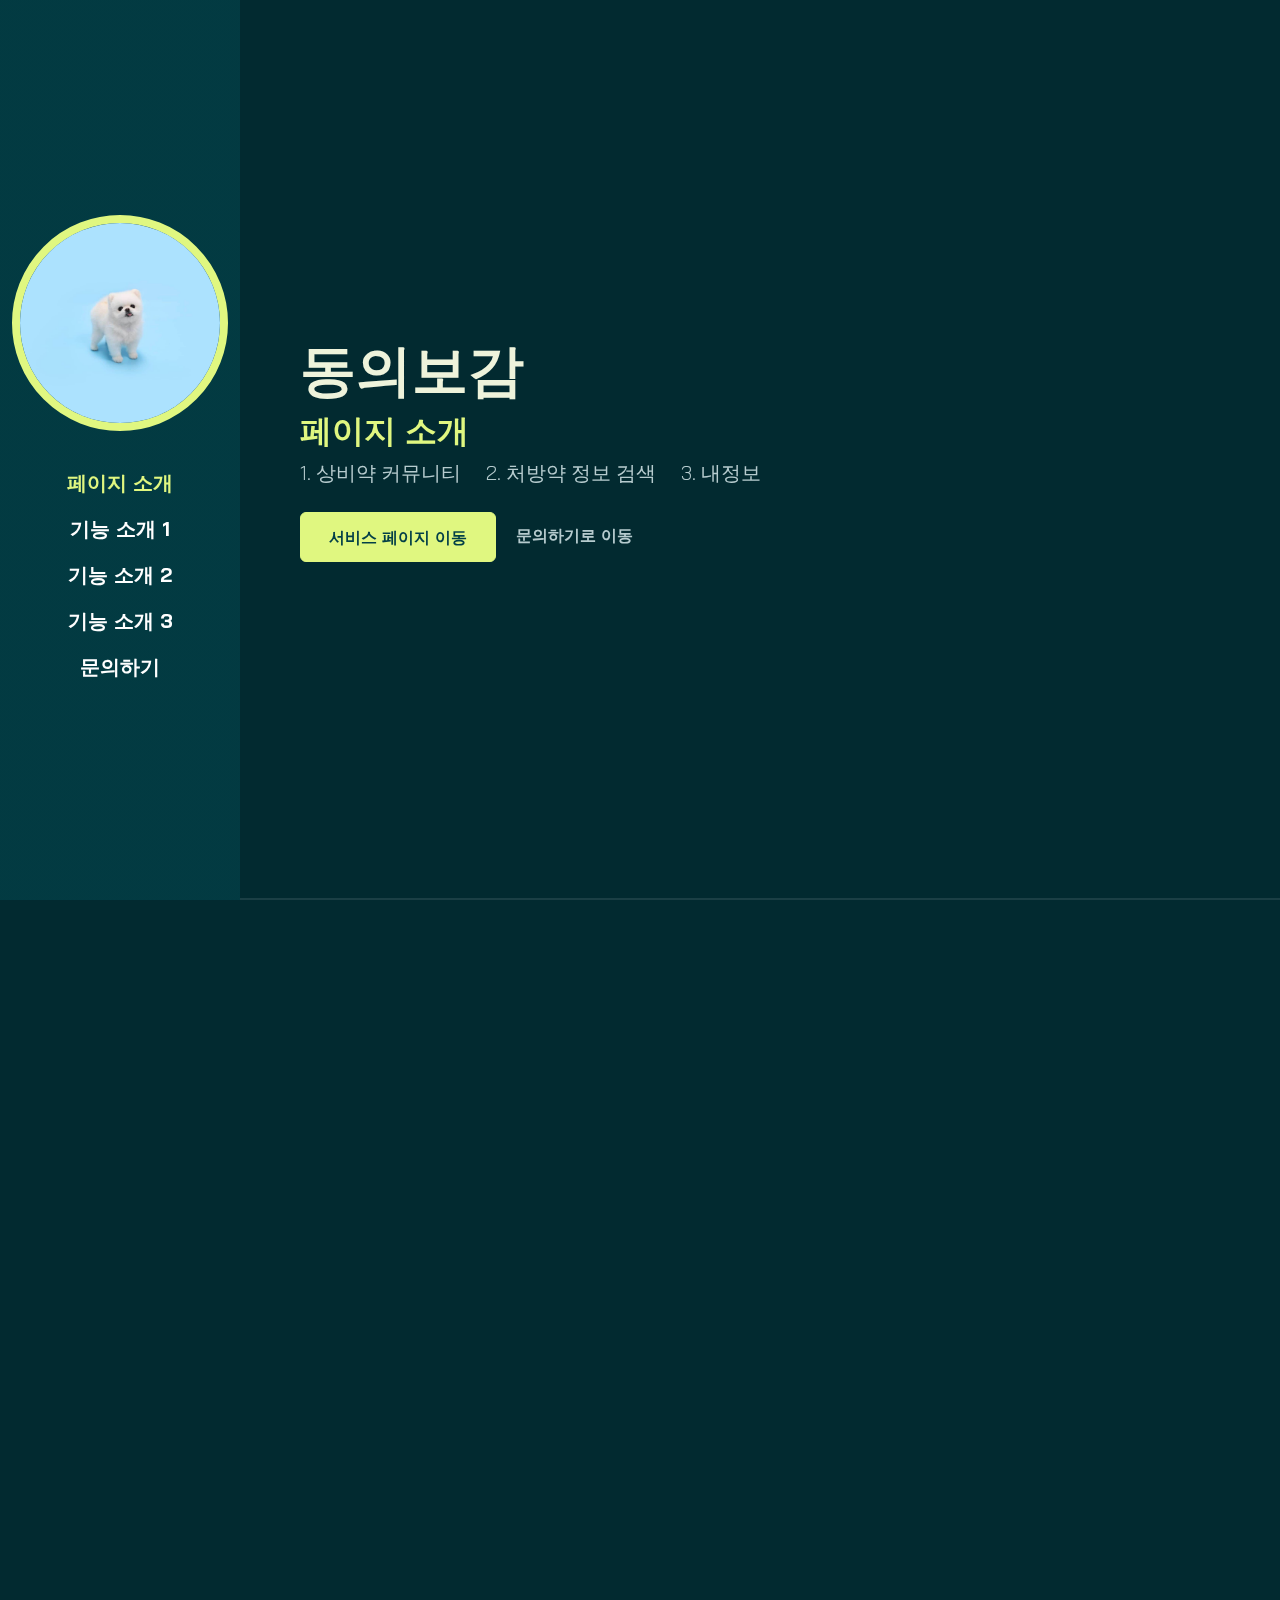
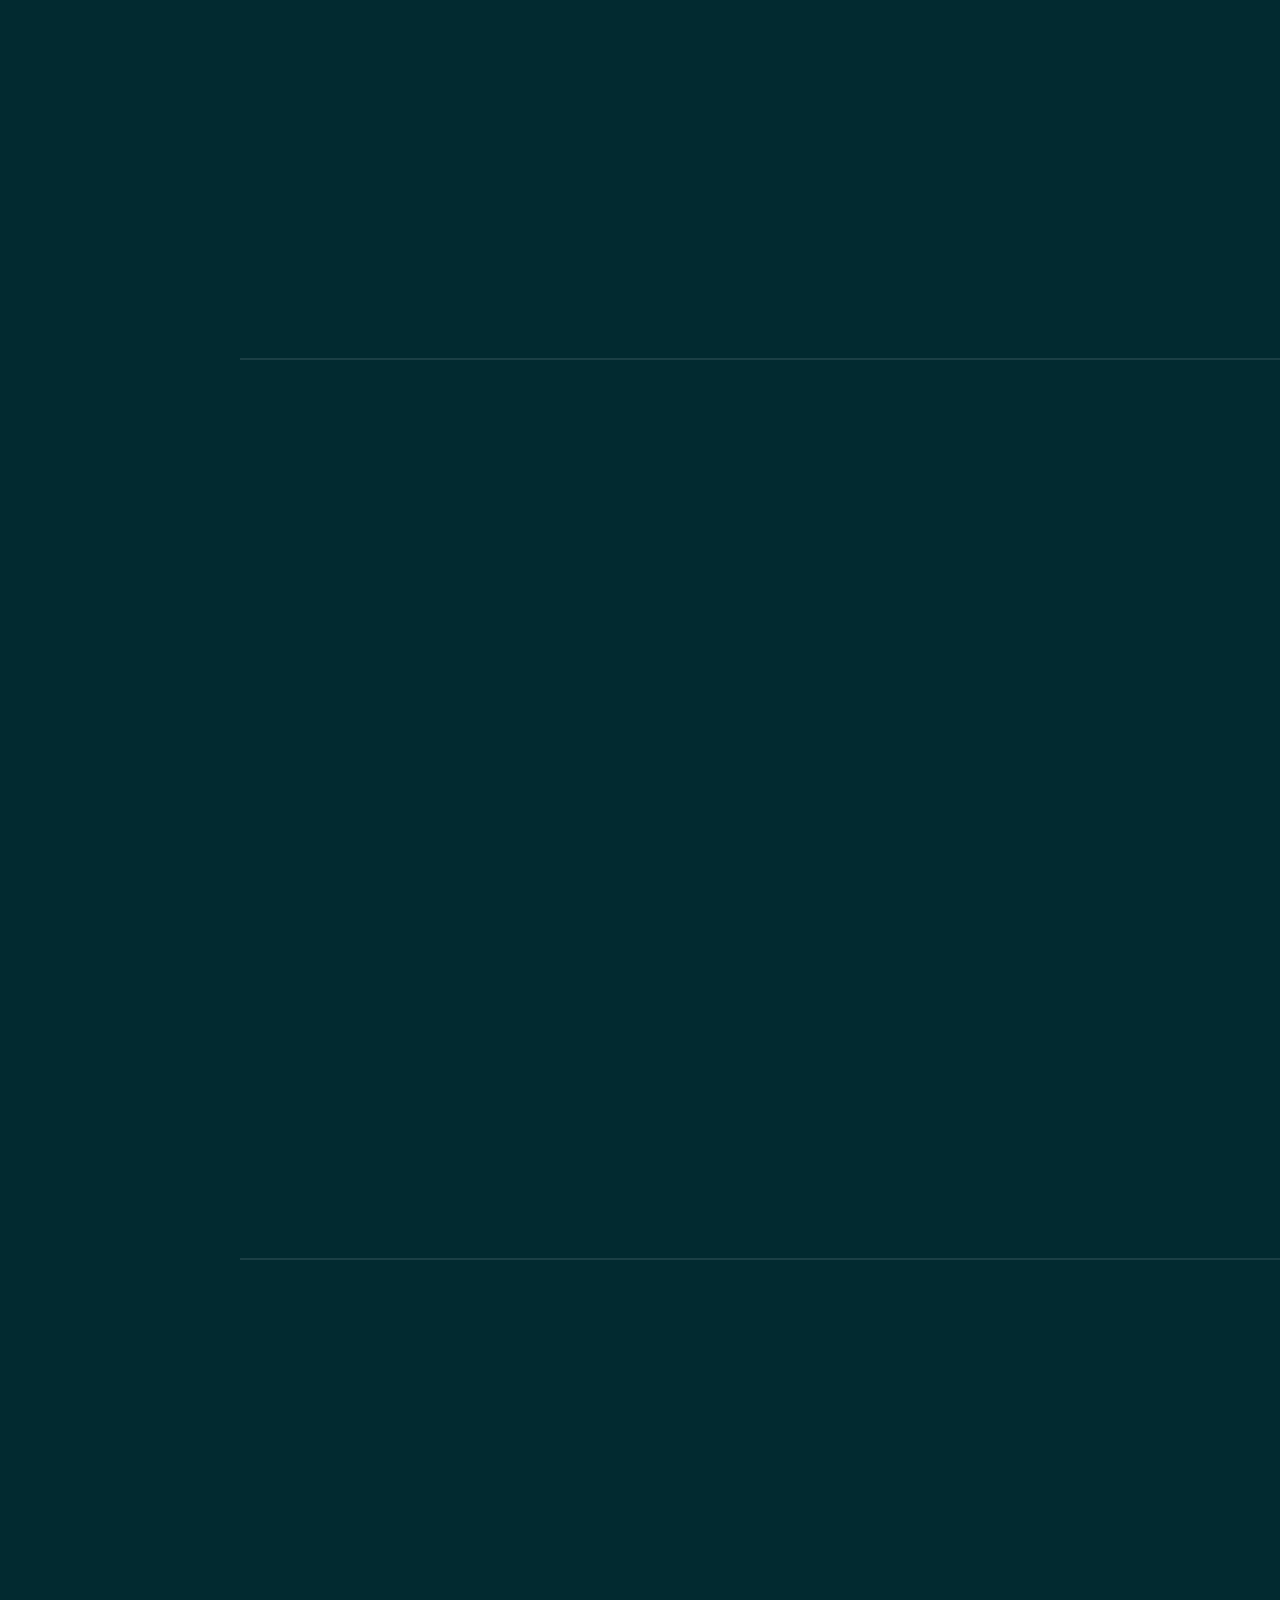
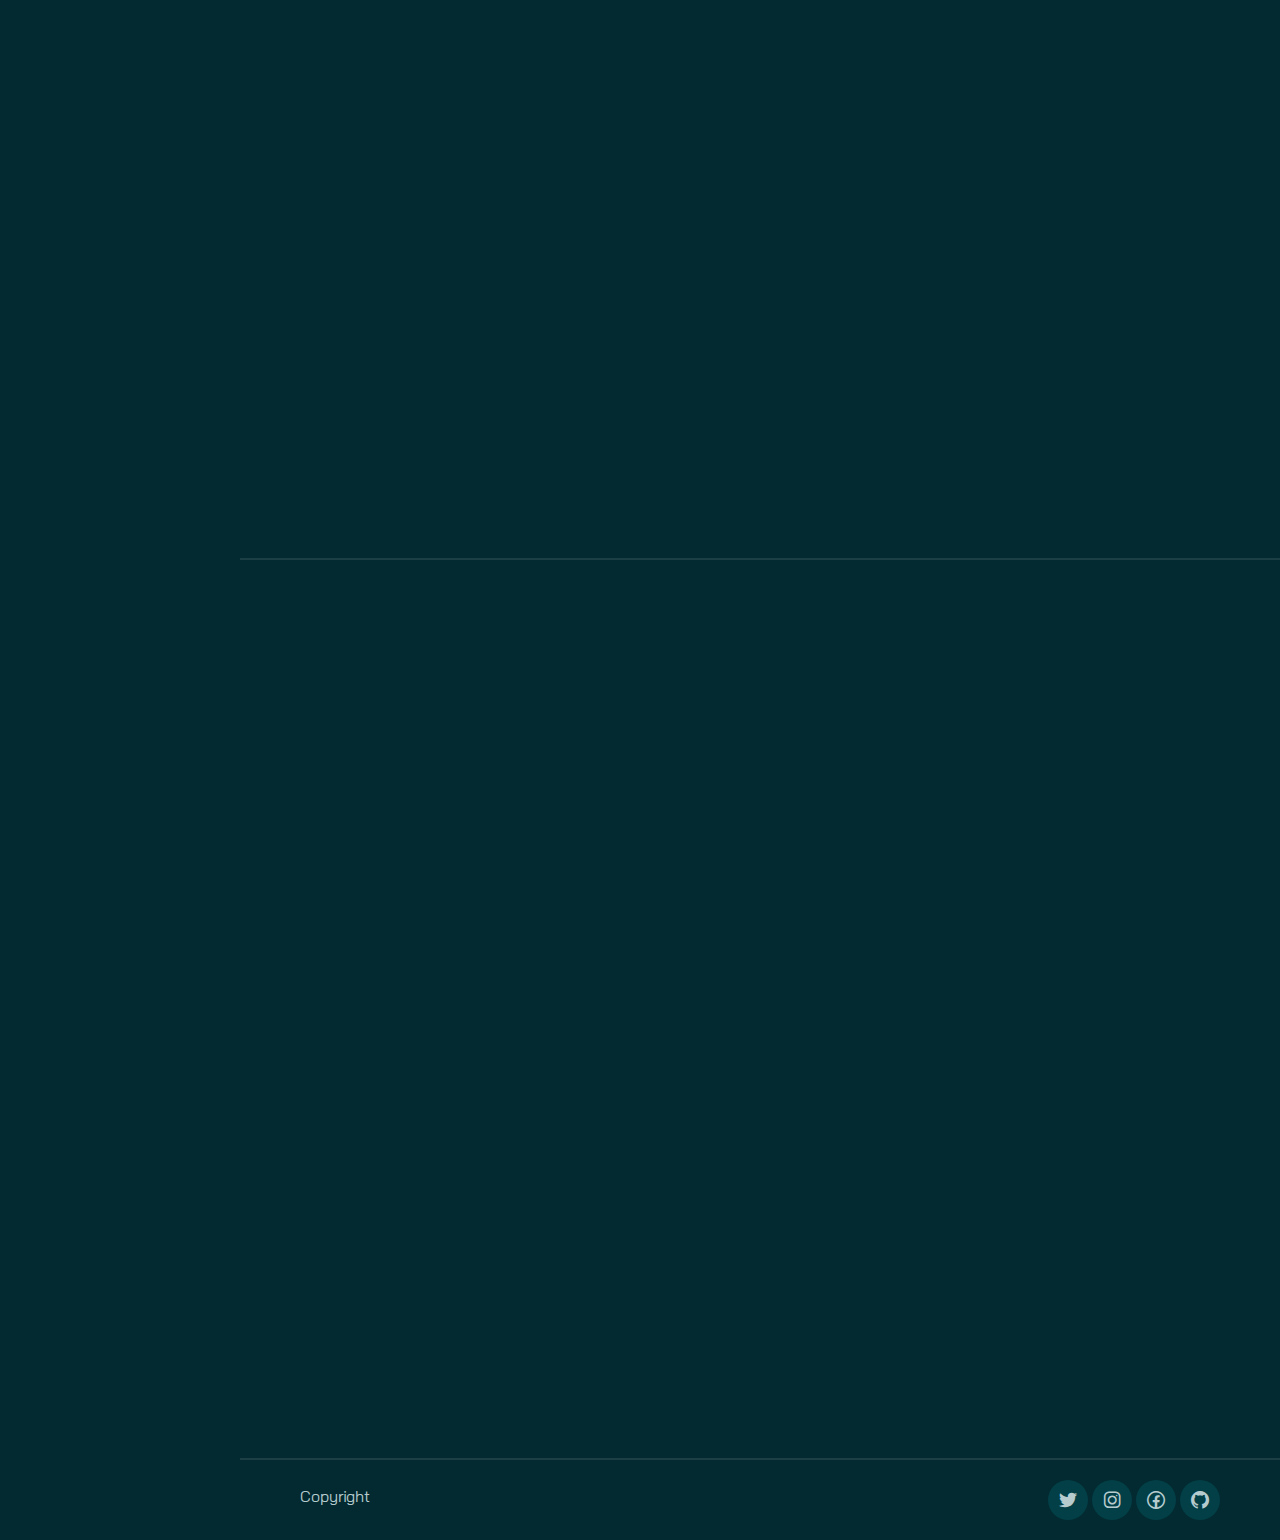
==== commit 6503a38f: "Merge branch 'master' of https://github.com/2021-SMHRD-KDT-BigData-17/Panacea.git" ====
--- a/Panacea/src/main/webapp/index.html
+++ b/Panacea/src/main/webapp/index.html
@@ -1,450 +1,299 @@
-<!DOCTYPE html>
-<html lang="en">
-<head>
-    <meta charset="UTF-8">
-    <meta http-equiv="X-UA-Compatible" content="IE=edge">
-    <meta name="viewport" content="width=device-width, initial-scale=1.0">
-    <title>동의보감</title>
-
-    <link rel="stylesheet" href="./assets/css/bootstrap.min.css">
-    <link rel="stylesheet" href="./assets/css/aos.css">
-    <link rel="stylesheet" href="./assets/css/line-awesome.min.css">
-    <link rel="stylesheet" href="./assets/css/index.css">
-</head> 
-<body data-bs-spy="scroll" data-bs-target=".navbar">
-    <!-- NavBar -->
-    <nav class="navbar navbar-expand-lg navbar-dark fixed-top">
-        <div class="container flex-lg-column">
-            <a class="navbar-brand mx-lg-auto mb-lg-4" href="index.html">
-                <span class="h3 fw-bold d-block d-lg-none">동의보감</span>
-                <img src="./assets/images/pong.jpg" class="d-none d-lg-block rounded-circle" alt="">
-            </a>
-            <button class="navbar-toggler" type="button" data-bs-toggle="collapse" data-bs-target="#navbarNav" aria-controls="navbarNav" aria-expanded="false" aria-label="Toggle navigation">
-                <span class="navbar-toggler-icon"></span>
-            </button>
-            <div class="collapse navbar-collapse" id="navbarNav">
-                <ul class="navbar-nav ms-auto flex-lg-column text-lg-center">
-                    
-                    <li class="nav-item">
-                        <a class="nav-link" href="#home">페이지 소개</a>
-                    </li>
-                    <li class="nav-item">
-                        <a class="nav-link" href="#services">기능 소개 1</a>
-                    </li>
-                    <li class="nav-item">
-                        <a class="nav-link" href="#work">기능 소개 2</a>
-                    </li>
-                    <li class="nav-item">
-                        <a class="nav-link" href="#about">기능 소개 3</a>
-                    </li>
-                    <!-- <li class="nav-item">
-                        <a class="nav-link" href="#reviews">Reviews</a>
-                    </li>
-                    <li class="nav-item">
-                        <a class="nav-link" href="#blog">Blog</a>
-                    </li> -->
-                    <li class="nav-item">
-                        <a class="nav-link" href="#contact">문의하기</a>
-                    </li>
-                    
-                </ul>
-            </div>
-        </div>
-    </nav>
-    <!-- // NavBar -->
-
-    <a href="#home" id="up"><i class="las la-arrow-circle-up"></i></a>
-
-    <!-- Content Wrapper -->
-    <div id="content-wrapper">
-
-        <!-- Home(페이지 소개) -->
-        <section id="home" class="full-height px-lg-5">
-
-            <div class="container">
-                <div class="row">
-                    <div class="col-lg-10">
-                        <h1 class="display-4 fw-bold" data-aos="fade-up">동의보감</h1>
-                        <h2 data-aos="fade-up"><span class="text-brand">페이지 소개</span></h2>
-                        <p class="lead mt-2 mb-4" data-aos="fade-up" data-aos-delay="200">1. 상비약 커뮤니티 &nbsp;&nbsp;&nbsp; 2. 처방약 정보 검색 &nbsp;&nbsp;&nbsp; 3. 내정보</p>
-                        <div data-aos="fade-up" data-aos-delay="400">
-                            <a href="list.html" class="btn btn-brand me-3">서비스 페이지 이동</a>
-                            <a href="#contact" class="link-custom">문의하기로 이동</a>
-                        </div>
-                    </div>
-                </div>
-            </div>
-
-        </section>
-        <!-- // Home(페이지 소개) -->
-
-        <!-- Services(기능소개) -->
-        <section id="services" class="full-height px-lg-5">
-            <div class="container">
-
-                <div class="row pb-4" data-aos="fade-up">
-                    <div class="col-lg-8">
-                        <h6 class="text-brand">기능 소개1</h6>
-                        <h1>상비약 커뮤니티</h1>
-                    </div>
-                </div>
-
-                <div class="row gy-4">
-
-                    <div class="col-md-6" data-aos="fade-up">
-                        <div class="box-custom p-4 rounded-4 bg-base shadow-effect">
-                            <div class="box-custom-text">
-                                <div class="iconbox one1 rounded-4 mb-4">
-                                    <i class="las la-tasks mt-2"></i>
-                                </div>
-                                <div class="two2 mx-lg-2">
-                                    <h4>말머리 (게시글 분류)</h4>
-                                </div>
-                            </div>
-                            <div class="box-custom-image rounded-4">
-                                <img src="assets/images/이미지/상비약1.png" class="rounded-4">
-                            </div>
-                        </div>
-                    </div>
-
-                    <div class="col-md-6" data-aos="fade-up" data-aos-delay="200">
-                        <div class="box-custom p-4 rounded-4 bg-base shadow-effect">
-                            <div class="box-custom-text">
-                                <div class="iconbox one1 rounded-4 mb-4">
-                                    <i class="las la-edit mt-2"></i>
-                                </div>
-                                <div class="two2 mx-lg-2">
-                                    <h4>게시글 쓰기</h4>
-                                </div>
-                            </div>
-                            <div class="box-custom-image rounded-4">
-                                <img src="assets/images/이미지/상비약2.png" class="rounded-4">
-                            </div>
-                        </div>
-                    </div>
-
-                    <div class="col-md-6" data-aos="fade-up" data-aos-delay="400">
-                        <div class="box-custom p-4 rounded-4 bg-base shadow-effect">
-                            <div class="box-custom-text">
-                                <div class="iconbox one1 rounded-4 mb-4">
-                                    <i class="lar la-comments mt-2"></i>
-                                </div>
-                                <div class="two2 mx-lg-2">
-                                    <h4>댓글 쓰기</h4>
-                                </div>
-                            </div>
-                            <div class="box-custom-image rounded-4">
-                                <img src="assets/images/이미지/상비약3.png" class="rounded-4">
-                            </div>
-                        </div>
-                    </div>
-
-                    <div class="col-md-6" data-aos="fade-up" data-aos-delay="600">
-                        <div class="box-custom p-4 rounded-4 bg-base shadow-effect">
-                            <div class="box-custom-text">
-                                <div class="iconbox one1 rounded-4 mb-4">
-                                    <i class="las la-thumbs-up mt-2"></i>
-                                </div>
-                                <div class="two2 mx-lg-2">
-                                    <h4>추천하기</h4>
-                                </div>
-                            </div>
-                            <div class="box-custom-image rounded-4">
-                                <img src="assets/images/이미지/상비약4.png" class="rounded-4">
-                            </div>
-                        </div>
-                    </div>
-
-                </div>
-            </div>
-
-        </section>
-        <!-- // Services(기능소개) -->
-
-        <!-- Work -->
-        <section id="work" class="full-height px-lg-5">
-            <div class="container">
-
-                <div class="row pb-4" data-aos="fade-up">
-                    <div class="col-lg-8">
-                        <h6 class="text-brand">기능 소개2</h6>
-                        <h1>처방약 정보 검색</h1>
-                    </div>
-                </div>
-
-                <div class="row gy-4">
-                    <div class="col-md-6" data-aos="fade-up">
-                        <div class="card-custom rounded-4 bg-base shadow-effect">
-                            <div class="card-custom-image rounded-4">
-                                <img class="rounded-4" src="assets/images/이미지/처방약1.png" alt="">
-                            </div>
-                            <div class="card-custom-content p-4">
-                                <p class="p-content">제품명 또는 약에 적힌 문자로 검색</p>
-                                <!-- <a href="#" class="link-custom">Read More</a> -->
-                            </div>
-                        </div>
-                    </div>
-
-                    <div class="col-md-6" data-aos="fade-up" data-aos-delay="200">
-                        <div class="card-custom rounded-4 bg-base shadow-effect">
-                            <div class="card-custom-image rounded-4">
-                                <img class="rounded-4" src="assets/images/이미지/처방약2.png" alt="">
-                            </div>
-                            <div class="card-custom-content p-4">
-                                <p class="p-content">원하는 약 즐겨찾기 등록/해제</p>
-                                <!-- <a href="#" class="link-custom">Read More</a> -->
-                            </div>
-                        </div>
-                    </div>
-
-                    <!-- <div class="col-md-6" data-aos="fade-up">
-                        <div class="card-custom rounded-4 bg-base shadow-effect">
-                            <div class="card-custom-image rounded-4">
-                                <img class="rounded-4" src="./assets/images/pong3.jpg" alt="">
-                            </div>
-                            <div class="card-custom-content p-4">
-                                <h4>Startup Landing Page</h4>
-                                <p>Lorem ipsum dolor, sit amet consectetur adipisicing elit. Ad, rem!</p>
-                                <a href="#" class="link-custom">Read More</a>
-                            </div>
-                        </div>
-                    </div>
-
-                    <div class="col-md-6" data-aos="fade-up" data-aos-delay="200">
-                        <div class="card-custom rounded-4 bg-base shadow-effect">
-                            <div class="card-custom-image rounded-4">
-                                <img class="rounded-4" src="./assets/images/강아지1.jpg" alt="">
-                            </div>
-                            <div class="card-custom-content p-4">
-                                <h4>Startup Landing Page</h4>
-                                <p>Lorem ipsum dolor, sit amet consectetur adipisicing elit. Ad, rem!</p>
-                                <a href="#" class="link-custom">Read More</a>
-                            </div>
-                        </div>
-                    </div> -->
-                </div>
-
-            </div>
-        </section>
-        <!-- // Work(기능소개) 57분 -->
-        
-        <!-- About -->
-        <section id="about" class="full-height px-lg-5">
-            <div class="container">
-
-                <div class="row pb-4" data-aos="fade-up">
-                    <div class="col-lg-8">
-                        <h6 class="text-brand">기능 소개3</h6>
-                        <h1>내정보</h1>
-                    </div>
-                </div>
-
-                <div class="row gy-4">
-                    <div class="col-md-6" data-aos="fade-up">
-                        <div class="card-custom rounded-4 bg-base shadow-effect">
-                            <div class="card-custom-image rounded-4">
-                                <img class="rounded-4" src="assets/images/이미지/내정보1.png" alt="">
-                            </div>
-                            <div class="card-custom-content p-4">
-                                <p class="p-content">제품명 또는 약에 적힌 문자로 검색</p>
-                                <!-- <a href="#" class="link-custom">Read More</a> -->
-                            </div>
-                        </div>
-                    </div>
-
-                    <div class="col-md-6" data-aos="fade-up" data-aos-delay="200">
-                        <div class="card-custom rounded-4 bg-base shadow-effect">
-                            <div class="card-custom-image rounded-4">
-                                <img class="rounded-4" src="assets/images/이미지/내정보2.png" alt="">
-                            </div>
-                            <div class="card-custom-content p-4">
-                                <p class="p-content">원하는 약 즐겨찾기 등록/해제</p>
-                                <!-- <a href="#" class="link-custom">Read More</a> -->
-                            </div>
-                        </div>
-                    </div>
-        </section>
-        <!-- // About -->
-
-        <!-- Reviews -->
-        <!-- <section id="reviews" class="full-height px-lg-5">
-            <div class="container">
-
-                <div class="row pb-4" data-aos="fade-up">
-                    <div class="col-lg-8">
-                        <h6 class="text-brand">Reviews</h6>
-                        <h1>What our subscribers say</h1>
-                    </div>
-                </div>
-
-                <div class="row gy-4">
-                    <div class="col-md-4" data-aos="fade-up">
-
-                        <div class="review shadow-effect bg-base p-4 rounded-4">
-                            <div class="text-brand h5">
-                                <i class="las la-star"></i>
-                                <i class="las la-star"></i>
-                                <i class="las la-star"></i>
-                                <i class="las la-star"></i>
-                                <i class="las la-star"></i>
-                            </div>
-                            <p class="my-3">Lorem ipsum dolor sit amet consectetur adipisicing elit. Vel, voluptate.</p>
-                            <div class="person">
-                                <h5 class="mb-0">Jon Doe</h5>
-                                <p class="mb-0">Twitter</p>
-                            </div>
-                        </div>
-
-                    </div>
-
-                    <div class="col-md-4" data-aos="fade-up" data-aos-delay="200">
-
-                        <div class="review shadow-effect bg-base p-4 rounded-4">
-                            <div class="text-brand h5">
-                                <i class="las la-star"></i>
-                                <i class="las la-star"></i>
-                                <i class="las la-star"></i>
-                                <i class="las la-star"></i>
-                                <i class="las la-star"></i>
-                            </div>
-                            <p class="my-3">Lorem ipsum dolor sit amet consectetur adipisicing elit. Vel, voluptate.</p>
-                            <div class="person">
-                                <h5 class="mb-0">Jon Doe</h5>
-                                <p class="mb-0">Twitter</p>
-                            </div>
-                        </div>
-
-                    </div>
-
-                    <div class="col-md-4" data-aos="fade-up" data-aos-delay="400">
-
-                        <div class="review shadow-effect bg-base p-4 rounded-4">
-                            <div class="text-brand h5">
-                                <i class="las la-star"></i>
-                                <i class="las la-star"></i>
-                                <i class="las la-star"></i>
-                                <i class="las la-star"></i>
-                                <i class="las la-star"></i>
-                            </div>
-                            <p class="my-3">Lorem ipsum dolor sit amet consectetur adipisicing elit. Vel, voluptate.</p>
-                            <div class="person">
-                                <h5 class="mb-0">Jon Doe</h5>
-                                <p class="mb-0">Twitter</p>
-                            </div>
-                        </div>
-
-                    </div>
-                </div>
-                
-            </div>
-        </section> -->
-        <!-- // Reviews -->
-
-        <!-- Blog -->
-        <!-- <section id="blog" class="full-height px-lg-5">
-            <div class="container">
-
-                <div class="row pb-4" data-aos="fade-up">
-                    <div class="col-lg-8">
-                        <h6 class="text-brand">Blog</h6>
-                        <h1>My Blog Posts</h1>
-                    </div>
-                </div>
-
-                <div class="row gy-4">
-
-                    <div class="col-md-4" data-aos="fade-up" data-aos-delay="200">
-                        <div class="card-custom rounded-4 bg-base shadow-effect">
-                            <div class="card-custom-image rounded-4">
-                                <img class="rounded-4" src="./assets/images/강아지2.jpg" alt="">
-                            </div>
-                            <div class="card-custom-content p-4">
-                                <p class="text-brand mb-2">날짜 부분이구나</p>
-                                <h5 class="mb-4">Startup Landing Page</h5>
-                                <a href="#" class="link-custom">Read More</a>
-                            </div>
-                        </div>
-                    </div>
-
-                    <div class="col-md-4" data-aos="fade-up" data-aos-delay="400">
-                        <div class="card-custom rounded-4 bg-base shadow-effect">
-                            <div class="card-custom-image rounded-4">
-                                <img class="rounded-4" src="./assets/images/강아지3.jpg" alt="">
-                            </div>
-                            <div class="card-custom-content p-4">
-                                <p class="text-brand mb-2">날짜 부분이구나</p>
-                                <h5 class="mb-4">Startup Landing Page</h5>
-                                <a href="#" class="link-custom">Read More</a>
-                            </div>
-                        </div>
-                    </div>
-
-                </div>
-
-            </div>
-        </section> -->
-        <!-- // Blog -->
-
-        <!-- Contact -->
-        <section id="contact" class="full-height px-lg-5">
-            <div class="container">
-
-                <div class="row justify-content-center text-center">
-                    <div class="col-lg-8 pb-4" data-aos="fade-up">
-                        <h6 class="text-brand">양식에 맞게 작성해주세요.</h6>
-                        <h1>문의하기</h1>
-                    </div>
-
-                    <div class="col-lg-8" data-aos="fade-up" data-aos-delay="200">
-                        <form action="#" class="row g-lg-3 gy-3">
-                            <div class="form-group col-md-6">
-                                <input type="text" class="form-control" placeholder="닉네임을 작성하세요.">
-                            </div>
-                            <div class="form-group col-md-6">
-                                <input type="email" class="form-control" placeholder="이메일을 작성하세요.">
-                            </div>
-                            <div class="form-group col-12">
-                                <input type="text" class="form-control" placeholder="제목을 작성하세요.">
-                            </div>
-                            <div class="form-group col-12">
-                                <textarea name="" rows="4" class="form-control" placeholder="내용을 작성하세요."></textarea>
-                            </div>
-                            <div class="form-group col-12 d-grid">
-                                <button type="submit" class="btn btn-brand">보내기</button>
-                            </div>
-                        </form>
-                    </div>
-
-                </div>
-
-            </div>
-        </section>
-        <!-- // Contact -->
-
-        <!-- Footer -->
-        <footer class="py-3 px-lg-5">
-            <div class="container">
-                <div class="row gy-4 justify-content-between">
-                    <div class="col-auto">
-                        <p class="mt-2">Copyright</p>
-                    </div>
-                    <div class="col-auto">
-                        <div class="social-icons mt-1">
-                            <a href="#"><i class="lab la-twitter"></i></a>
-                            <a href="#"><i class="lab la-instagram"></i></a>
-                            <a href="#"><i class="lab la-facebook"></i></a>
-                            <a href="#"><i class="lab la-github"></i></a>
-                        </div>
-                    </div>
-                </div>
-            </div>
-        </footer>
-
-    </div>
-    <!-- // Content Wrapper -->
-
-    <script src="./assets/js/bootstrap.bundle.min.js"></script>
-    <script src="./assets/js/aos.js"></script>
-    <script src="./assets/js/main.js"></script>
-</body>
+<!DOCTYPE html>
+<html lang="en">
+<head>
+    <meta charset="UTF-8">
+    <meta http-equiv="X-UA-Compatible" content="IE=edge">
+    <meta name="viewport" content="width=device-width, initial-scale=1.0">
+    <title>동의보감</title>
+
+    <link rel="stylesheet" href="./assets/css/bootstrap.min.css">
+    <link rel="stylesheet" href="./assets/css/aos.css">
+    <link rel="stylesheet" href="./assets/css/line-awesome.min.css">
+    <link rel="stylesheet" href="./assets/css/index.css">
+</head> 
+<body data-bs-spy="scroll" data-bs-target=".navbar">
+    <!-- NavBar -->
+    <nav class="navbar navbar-expand-lg navbar-dark fixed-top">
+        <div class="container flex-lg-column">
+            <a class="navbar-brand mx-lg-auto mb-lg-4" href="index.html">
+                <span class="h3 fw-bold d-block d-lg-none">동의보감</span>
+                <img src="./assets/images/pong.jpg" class="d-none d-lg-block rounded-circle">
+            </a>
+            <button class="navbar-toggler" type="button" data-bs-toggle="collapse" data-bs-target="#navbarNav" aria-controls="navbarNav" aria-expanded="false" aria-label="Toggle navigation">
+                <span class="navbar-toggler-icon"></span>
+            </button>
+            <div class="collapse navbar-collapse" id="navbarNav">
+                <ul class="navbar-nav ms-auto flex-lg-column text-lg-center">
+                    
+                    <li class="nav-item">
+                        <a class="nav-link" href="#home">페이지 소개</a>
+                    </li>
+                    <li class="nav-item">
+                        <a class="nav-link" href="#service1">기능 소개 1</a>
+                    </li>
+                    <li class="nav-item">
+                        <a class="nav-link" href="#service2">기능 소개 2</a>
+                    </li>
+                    <li class="nav-item">
+                        <a class="nav-link" href="#service3">기능 소개 3</a>
+                    </li>
+                    <li class="nav-item">
+                        <a class="nav-link" href="#contact">문의하기</a>
+                    </li>
+                </ul>
+            </div>
+        </div>
+    </nav>
+    <!-- // NavBar -->
+
+    <!-- <a href="#home" id="up"><i class="las la-arrow-circle-up"></i></a> -->
+
+    <!-- Content Wrapper -->
+    <div id="content-wrapper">
+
+        <!-- Home (페이지 소개) -->
+        <section id="home" class="full-height px-lg-5">
+
+            <div class="container">
+                <div class="row">
+                    <div class="col-lg-10">
+                        <h1 class="display-4 fw-bold" data-aos="fade-up">동의보감</h1>
+                        <h2 data-aos="fade-up"><span class="text-brand">페이지 소개</span></h2>
+                        <p class="lead mt-2 mb-4" data-aos="fade-up" data-aos-delay="200">1. 상비약 커뮤니티 &nbsp;&nbsp;&nbsp; 2. 처방약 정보 검색 &nbsp;&nbsp;&nbsp; 3. 내정보</p>
+                        <div data-aos="fade-up" data-aos-delay="400">
+                            <a href="list.html" class="btn btn-brand me-3">서비스 페이지 이동</a>
+                            <a href="#contact" class="link-custom">문의하기로 이동</a>
+                        </div>
+                    </div>
+                </div>
+            </div>
+
+        </section>
+        <!-- // Home (페이지 소개) -->
+
+        <!-- Service1 (기능소개 1) -->
+        <section id="service1" class="full-height px-lg-5">
+            <div class="container">
+
+                <div class="row pb-4" data-aos="fade-up">
+                    <div class="col-lg-8">
+                        <h6 class="text-brand">기능 소개1</h6>
+                        <h1>상비약 커뮤니티</h1>
+                    </div>
+                </div>
+
+                <div class="row gy-4">
+
+                    <div class="col-md-6" data-aos="fade-up">
+                        <div class="box-custom p-4 rounded-4 bg-base shadow-effect">
+                            <div class="box-custom-text">
+                                <div class="iconbox one1 rounded-4 mb-4">
+                                    <i class="las la-tasks mt-2"></i>
+                                </div>
+                                <div class="two2 mx-lg-2">
+                                    <h4>말머리 (게시글 분류)</h4>
+                                </div>
+                            </div>
+                            <div class="box-custom-image rounded-4">
+                                <img src="assets/images/이미지/상비약1.png" class="rounded-4">
+                            </div>
+                        </div>
+                    </div>
+
+                    <div class="col-md-6" data-aos="fade-up" data-aos-delay="200">
+                        <div class="box-custom p-4 rounded-4 bg-base shadow-effect">
+                            <div class="box-custom-text">
+                                <div class="iconbox one1 rounded-4 mb-4">
+                                    <i class="las la-edit mt-2"></i>
+                                </div>
+                                <div class="two2 mx-lg-2">
+                                    <h4>게시글 쓰기</h4>
+                                </div>
+                            </div>
+                            <div class="box-custom-image rounded-4">
+                                <img src="assets/images/이미지/상비약2.png" class="rounded-4">
+                            </div>
+                        </div>
+                    </div>
+
+                    <div class="col-md-6" data-aos="fade-up" data-aos-delay="400">
+                        <div class="box-custom p-4 rounded-4 bg-base shadow-effect">
+                            <div class="box-custom-text">
+                                <div class="iconbox one1 rounded-4 mb-4">
+                                    <i class="lar la-comments mt-2"></i>
+                                </div>
+                                <div class="two2 mx-lg-2">
+                                    <h4>댓글 쓰기</h4>
+                                </div>
+                            </div>
+                            <div class="box-custom-image rounded-4">
+                                <img src="assets/images/이미지/상비약3.png" class="rounded-4">
+                            </div>
+                        </div>
+                    </div>
+
+                    <div class="col-md-6" data-aos="fade-up" data-aos-delay="600">
+                        <div class="box-custom p-4 rounded-4 bg-base shadow-effect">
+                            <div class="box-custom-text">
+                                <div class="iconbox one1 rounded-4 mb-4">
+                                    <i class="las la-thumbs-up mt-2"></i>
+                                </div>
+                                <div class="two2 mx-lg-2">
+                                    <h4>추천하기</h4>
+                                </div>
+                            </div>
+                            <div class="box-custom-image rounded-4">
+                                <img src="assets/images/이미지/상비약4.png" class="rounded-4">
+                            </div>
+                        </div>
+                    </div>
+
+                </div>
+            </div>
+
+        </section>
+        <!-- // Services1 (기능소개1) -->
+
+        <!-- Service2 (기능소개2) -->
+        <section id="service2" class="full-height px-lg-5">
+            <div class="container">
+
+                <div class="row pb-4" data-aos="fade-up">
+                    <div class="col-lg-8">
+                        <h6 class="text-brand">기능 소개2</h6>
+                        <h1>처방약 정보 검색</h1>
+                    </div>
+                </div>
+
+                <div class="row gy-4">
+                    <div class="col-md-6" data-aos="fade-up">
+                        <div class="card-custom rounded-4 bg-base shadow-effect">
+                            <div class="card-custom-image rounded-4">
+                                <img class="rounded-4" src="assets/images/이미지/처방약1.png" alt="">
+                            </div>
+                            <div class="card-custom-content p-4">
+                                <p class="p-content">제품명 또는 약에 적힌 문자로 검색</p>
+                                <!-- <a href="#" class="link-custom">Read More</a> -->
+                            </div>
+                        </div>
+                    </div>
+
+                    <div class="col-md-6" data-aos="fade-up" data-aos-delay="200">
+                        <div class="card-custom rounded-4 bg-base shadow-effect">
+                            <div class="card-custom-image rounded-4">
+                                <img class="rounded-4" src="assets/images/이미지/처방약2.png" alt="">
+                            </div>
+                            <div class="card-custom-content p-4">
+                                <p class="p-content">원하는 약 즐겨찾기 등록/해제</p>
+                                <!-- <a href="#" class="link-custom">Read More</a> -->
+                            </div>
+                        </div>
+                    </div>
+
+                </div>
+
+            </div>
+        </section>
+        <!-- // Service2 (기능소개2) -->
+        
+        <!-- Service3 (기능소개3) -->
+        <section id="service3" class="full-height px-lg-5">
+            <div class="container">
+
+                <div class="row pb-4" data-aos="fade-up">
+                    <div class="col-lg-8">
+                        <h6 class="text-brand">기능 소개3</h6>
+                        <h1>내정보</h1>
+                    </div>
+                </div>
+
+                <div class="row gy-4">
+                    <div class="col-md-6" data-aos="fade-up">
+                        <div class="card-custom rounded-4 bg-base shadow-effect">
+                            <div class="card-custom-image rounded-4">
+                                <img class="rounded-4" src="assets/images/이미지/내정보1.png" alt="">
+                            </div>
+                            <div class="card-custom-content p-4">
+                                <p class="p-content">제품명 또는 약에 적힌 문자로 검색</p>
+                                <!-- <a href="#" class="link-custom">Read More</a> -->
+                            </div>
+                        </div>
+                    </div>
+
+                    <div class="col-md-6" data-aos="fade-up" data-aos-delay="200">
+                        <div class="card-custom rounded-4 bg-base shadow-effect">
+                            <div class="card-custom-image rounded-4">
+                                <img class="rounded-4" src="assets/images/이미지/내정보2.png" alt="">
+                            </div>
+                            <div class="card-custom-content p-4">
+                                <p class="p-content">원하는 약 즐겨찾기 등록/해제</p>
+                                <!-- <a href="#" class="link-custom">Read More</a> -->
+                            </div>
+                        </div>
+                    </div>
+        </section>
+        <!-- // Service3 (기능소개3) -->
+
+        <!-- Contact (문의하기) -->
+        <section id="contact" class="full-height px-lg-5">
+            <div class="container">
+
+                <div class="row justify-content-center text-center">
+                    <div class="col-lg-8 pb-4" data-aos="fade-up">
+                        <h6 class="text-brand">양식에 맞게 작성해주세요.</h6>
+                        <h1>문의하기</h1>
+                    </div>
+
+                    <div class="col-lg-8" data-aos="fade-up" data-aos-delay="200">
+                        <form action="#" class="row g-lg-3 gy-3">
+                            <div class="form-group col-md-6">
+                                <input type="text" class="form-control" placeholder="닉네임을 작성하세요.">
+                            </div>
+                            <div class="form-group col-md-6">
+                                <input type="email" class="form-control" placeholder="이메일을 작성하세요.">
+                            </div>
+                            <div class="form-group col-12">
+                                <input type="text" class="form-control" placeholder="제목을 작성하세요.">
+                            </div>
+                            <div class="form-group col-12">
+                                <textarea name="" rows="4" class="form-control" placeholder="내용을 작성하세요."></textarea>
+                            </div>
+                            <div class="form-group col-12 d-grid">
+                                <button type="submit" class="btn btn-brand">보내기</button>
+                            </div>
+                        </form>
+                    </div>
+
+                </div>
+
+            </div>
+        </section>
+        <!-- // Contact (문의하기) -->
+
+        <!-- Footer -->
+        <footer class="py-3 px-lg-5">
+            <div class="container">
+                <div class="row gy-4 justify-content-between">
+                    <div class="col-auto">
+                        <p class="mt-2">Copyright</p>
+                    </div>
+                    <div class="col-auto">
+                        <div class="social-icons mt-1">
+                            <a href="#"><i class="lab la-twitter"></i></a>
+                            <a href="#"><i class="lab la-instagram"></i></a>
+                            <a href="#"><i class="lab la-facebook"></i></a>
+                            <a href="#"><i class="lab la-github"></i></a>
+                        </div>
+                    </div>
+                </div>
+            </div>
+        </footer>
+
+    </div>
+    <!-- // Content Wrapper -->
+
+    <script src="./assets/js/bootstrap.bundle.min.js"></script>
+    <script src="./assets/js/aos.js"></script>
+    <script src="./assets/js/main.js"></script>
+</body>
 </html>